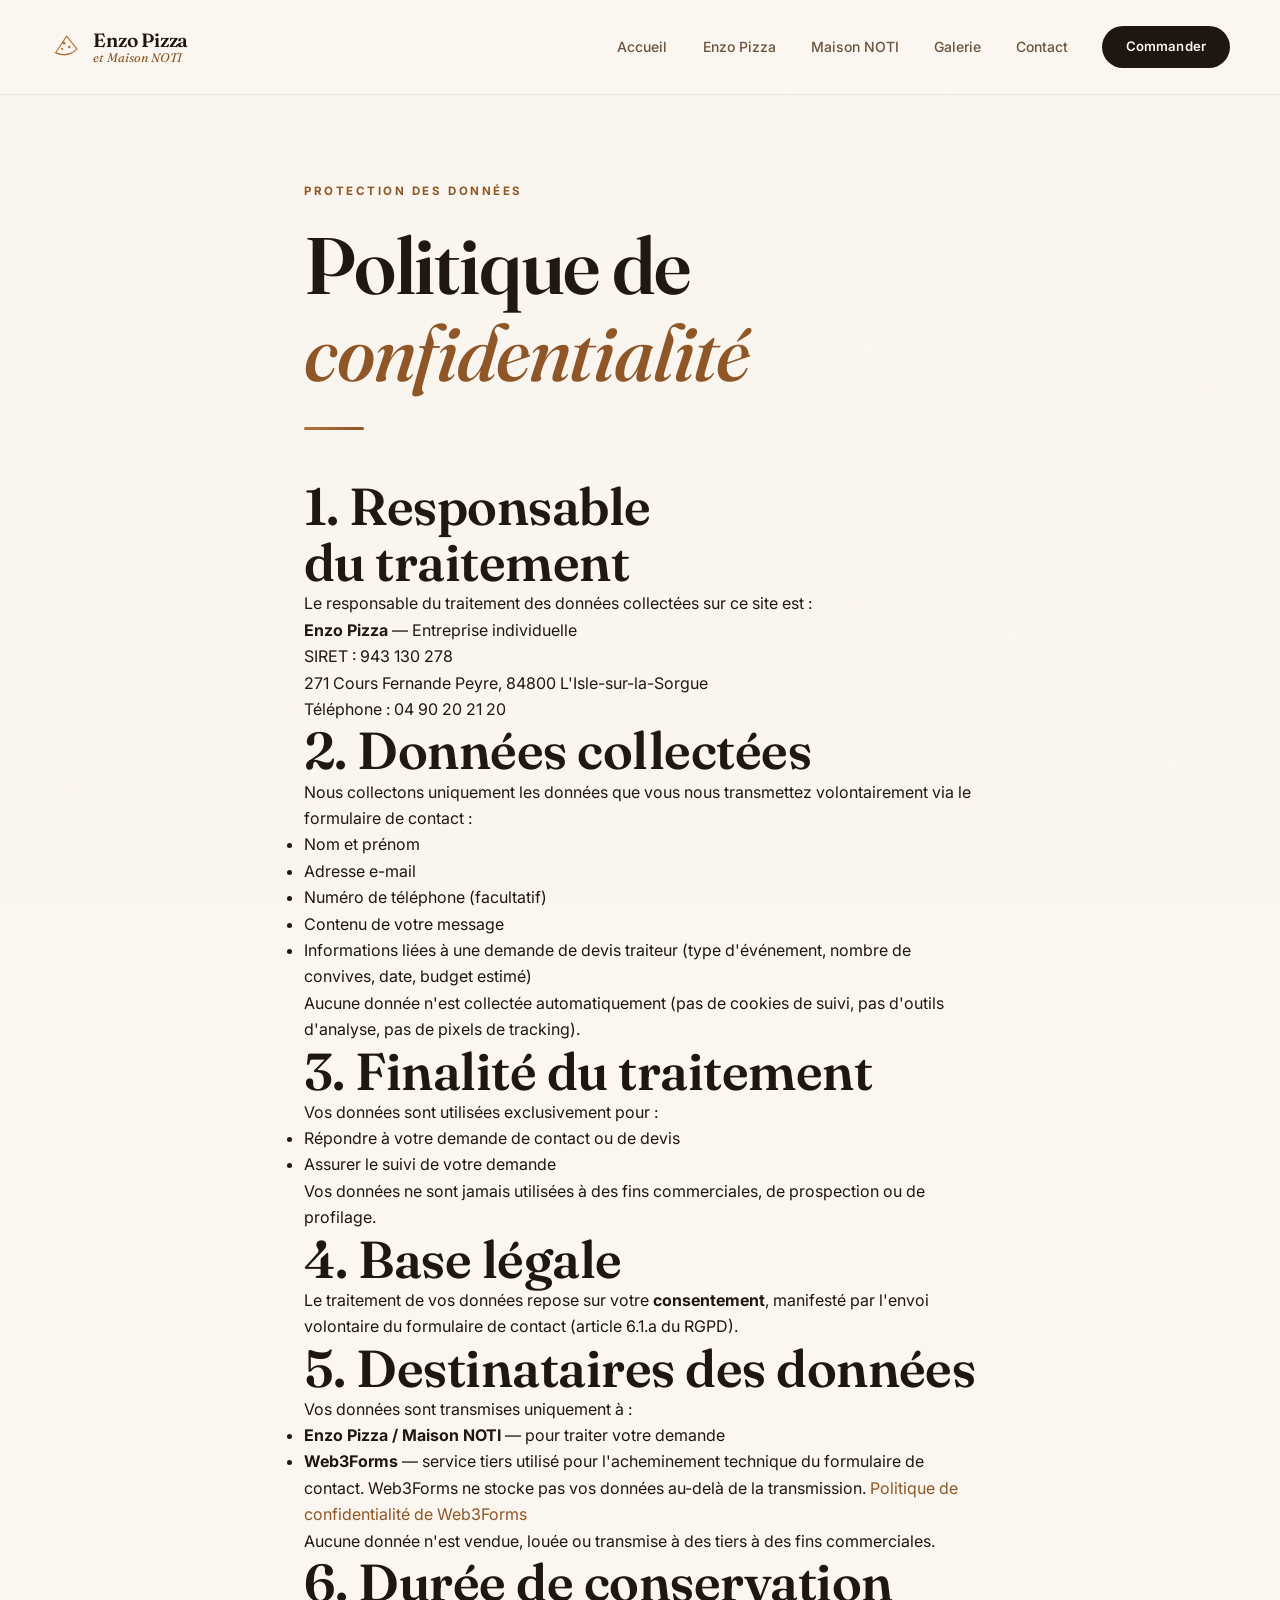
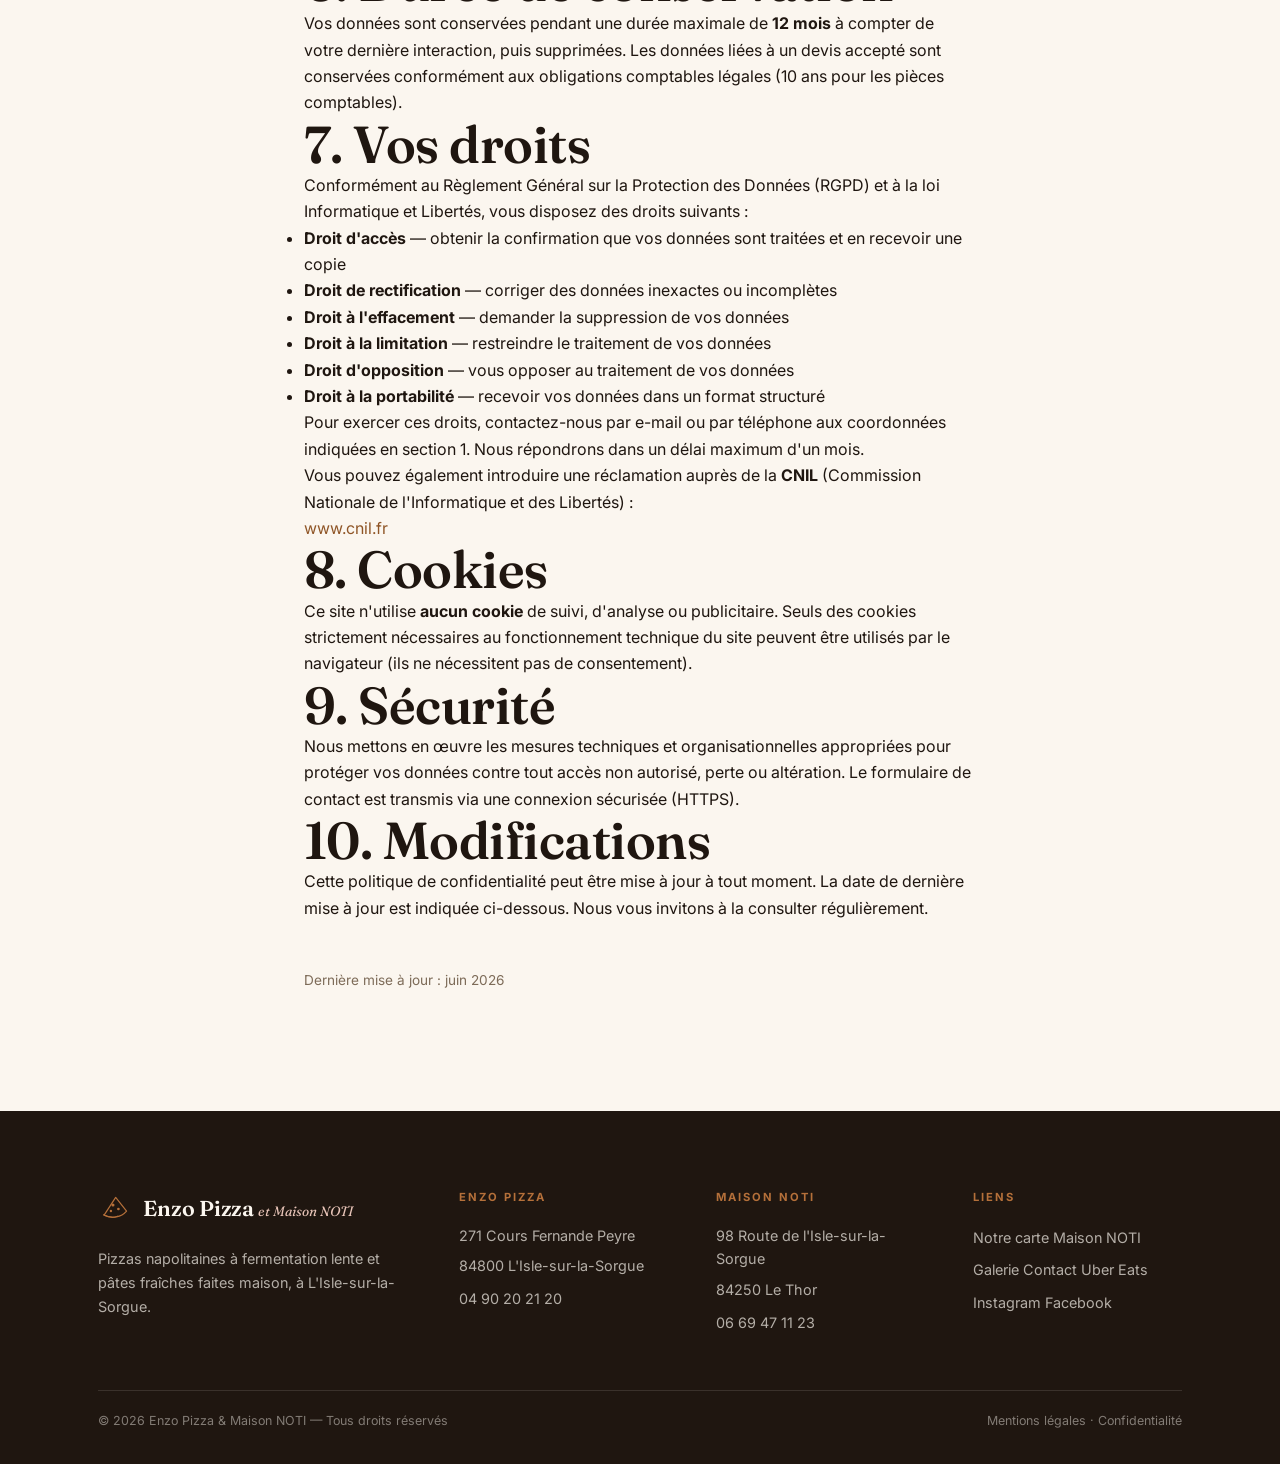
==== confidentialite.html @ d452cc1f "feat: enable clean URLs and remove .html extensions - Add vercel.json with cleanUrls and trailingSla" ====
<!DOCTYPE html>
<html lang="fr">
<head>
<meta charset="UTF-8">
<meta name="viewport" content="width=device-width, initial-scale=1.0">
<title>Politique de confidentialité — Enzo Pizza &amp; Maison NOTI</title>
<meta name="description" content="Politique de confidentialité du site Enzo Pizza & Maison NOTI. Informations sur la collecte, le traitement et la protection de vos données personnelles.">
<meta name="robots" content="noindex, nofollow">
<meta property="og:type" content="website">
<meta property="og:title" content="Politique de confidentialité — Enzo Pizza & Maison NOTI">
<meta property="og:description" content="Politique de confidentialité du site Enzo Pizza & Maison NOTI.">
<meta property="og:image" content="https://maison-noti.com/img/pizza-margherita-pesto.jpg">
<meta property="og:url" content="https://maison-noti.com/confidentialite">
<meta property="og:locale" content="fr_FR">
<meta property="og:site_name" content="Enzo Pizza & Maison NOTI">
<link rel="icon" type="image/svg+xml" href="favicon.svg">
<meta name="theme-color" content="#FBF6EF">
<link rel="canonical" href="https://maison-noti.com/confidentialite">
<link rel="preconnect" href="https://fonts.googleapis.com">
<link rel="preconnect" href="https://fonts.gstatic.com" crossorigin>
<link href="https://fonts.googleapis.com/css2?family=Fraunces:ital,opsz,wght@0,9..144,400;0,9..144,500;0,9..144,600;0,9..144,700;1,9..144,400;1,9..144,500;1,9..144,600&family=Inter:wght@400;500;600;700&display=swap" rel="stylesheet">
<link rel="stylesheet" href="style.css">
</head>
<body class="grain">

<div class="scroll-progress"></div>

<header class="site-header">
  <nav class="container nav" role="navigation" aria-label="Navigation principale">
    <a href="/" class="nav-logo" aria-label="Enzo Pizza — Accueil">
      <svg class="slice" viewBox="0 0 100 100" xmlns="http://www.w3.org/2000/svg" fill="none" stroke="#B5703A" stroke-width="3.5" stroke-linecap="round" stroke-linejoin="round" aria-hidden="true">
        <path d="M18 68 L52 16 L84 56 Q72 70 54 73 Q34 76 18 68 Z"/>
        <circle cx="44" cy="38" r="4.5" fill="#B5703A" stroke="none"/>
        <circle cx="60" cy="50" r="4" fill="#B5703A" stroke="none"/>
        <circle cx="38" cy="56" r="3.5" fill="#B5703A" stroke="none"/>
        <path d="M16 67 Q40 80 58 71" stroke="#B5703A" stroke-width="3"/>
      </svg>
      <span class="logo-text">
        <strong>Enzo Pizza</strong>
        <span>et Maison NOTI</span>
      </span>
    </a>
    <button class="nav-toggle" aria-label="Ouvrir le menu" aria-expanded="false">
      <span></span><span></span><span></span>
    </button>
    <div class="nav-links">
      <a href="/">Accueil</a>
      <a href="/pizzeria">Enzo Pizza</a>
      <a href="/traiteur">Maison NOTI</a>
      <a href="/galerie">Galerie</a>
      <a href="/contact">Contact</a>
      <a href="https://www.ubereats.com/fr/store/enzo-pizza/kTQeTWAKRsqE3fLryTkegg" class="nav-cta" target="_blank" rel="noopener">Commander</a>
    </div>
  </nav>
</header>

<main>
  <section style="padding-top: var(--space-xl); padding-bottom: var(--space-2xl);">
    <div class="container" style="max-width: 48em;">
      <div class="reveal">
        <span class="eyebrow">Protection des données</span>
        <h1 class="mt-sm" style="margin-bottom: var(--space-md);"><span class="text-shimmer">Politique de</span> <span class="italic-display">confidentialité</span></h1>
        <div class="section-divider"></div>
      </div>

      <div class="legal-content reveal" style="margin-top: var(--space-lg);">

        <h2>1. Responsable du traitement</h2>
        <p>
          Le responsable du traitement des données collectées sur ce site est :<br>
          <strong>Enzo Pizza</strong> — Entreprise individuelle<br>
          SIRET : 943 130 278<br>
          271 Cours Fernande Peyre, 84800 L'Isle-sur-la-Sorgue<br>
          Téléphone : <a href="tel:0490202120">04 90 20 21 20</a>
        </p>

        <h2>2. Données collectées</h2>
        <p>
          Nous collectons uniquement les données que vous nous transmettez
          volontairement via le formulaire de contact :
        </p>
        <ul>
          <li>Nom et prénom</li>
          <li>Adresse e-mail</li>
          <li>Numéro de téléphone (facultatif)</li>
          <li>Contenu de votre message</li>
          <li>Informations liées à une demande de devis traiteur (type d'événement, nombre de convives, date, budget estimé)</li>
        </ul>
        <p>
          Aucune donnée n'est collectée automatiquement (pas de cookies de suivi,
          pas d'outils d'analyse, pas de pixels de tracking).
        </p>

        <h2>3. Finalité du traitement</h2>
        <p>Vos données sont utilisées exclusivement pour :</p>
        <ul>
          <li>Répondre à votre demande de contact ou de devis</li>
          <li>Assurer le suivi de votre demande</li>
        </ul>
        <p>
          Vos données ne sont jamais utilisées à des fins commerciales,
          de prospection ou de profilage.
        </p>

        <h2>4. Base légale</h2>
        <p>
          Le traitement de vos données repose sur votre <strong>consentement</strong>,
          manifesté par l'envoi volontaire du formulaire de contact
          (article 6.1.a du RGPD).
        </p>

        <h2>5. Destinataires des données</h2>
        <p>
          Vos données sont transmises uniquement à :
        </p>
        <ul>
          <li><strong>Enzo Pizza / Maison NOTI</strong> — pour traiter votre demande</li>
          <li><strong>Web3Forms</strong> — service tiers utilisé pour l'acheminement technique
            du formulaire de contact. Web3Forms ne stocke pas vos données au-delà
            de la transmission. <a href="https://web3forms.com/privacy" target="_blank" rel="noopener" style="color: var(--camel-deep);">Politique de confidentialité de Web3Forms</a></li>
        </ul>
        <p>
          Aucune donnée n'est vendue, louée ou transmise à des tiers
          à des fins commerciales.
        </p>

        <h2>6. Durée de conservation</h2>
        <p>
          Vos données sont conservées pendant une durée maximale de
          <strong>12 mois</strong> à compter de votre dernière interaction,
          puis supprimées. Les données liées à un devis accepté sont
          conservées conformément aux obligations comptables légales
          (10 ans pour les pièces comptables).
        </p>

        <h2>7. Vos droits</h2>
        <p>
          Conformément au Règlement Général sur la Protection des Données (RGPD)
          et à la loi Informatique et Libertés, vous disposez des droits suivants :
        </p>
        <ul>
          <li><strong>Droit d'accès</strong> — obtenir la confirmation que vos données sont traitées et en recevoir une copie</li>
          <li><strong>Droit de rectification</strong> — corriger des données inexactes ou incomplètes</li>
          <li><strong>Droit à l'effacement</strong> — demander la suppression de vos données</li>
          <li><strong>Droit à la limitation</strong> — restreindre le traitement de vos données</li>
          <li><strong>Droit d'opposition</strong> — vous opposer au traitement de vos données</li>
          <li><strong>Droit à la portabilité</strong> — recevoir vos données dans un format structuré</li>
        </ul>
        <p>
          Pour exercer ces droits, contactez-nous par e-mail ou par téléphone
          aux coordonnées indiquées en section 1. Nous répondrons dans un délai
          maximum d'un mois.
        </p>
        <p>
          Vous pouvez également introduire une réclamation auprès de la
          <strong>CNIL</strong> (Commission Nationale de l'Informatique et des Libertés) :<br>
          <a href="https://www.cnil.fr" target="_blank" rel="noopener" style="color: var(--camel-deep);">www.cnil.fr</a>
        </p>

        <h2>8. Cookies</h2>
        <p>
          Ce site n'utilise <strong>aucun cookie</strong> de suivi, d'analyse
          ou publicitaire. Seuls des cookies strictement nécessaires au
          fonctionnement technique du site peuvent être utilisés par le navigateur
          (ils ne nécessitent pas de consentement).
        </p>

        <h2>9. Sécurité</h2>
        <p>
          Nous mettons en œuvre les mesures techniques et organisationnelles
          appropriées pour protéger vos données contre tout accès non autorisé,
          perte ou altération. Le formulaire de contact est transmis via une
          connexion sécurisée (HTTPS).
        </p>

        <h2>10. Modifications</h2>
        <p>
          Cette politique de confidentialité peut être mise à jour à tout moment.
          La date de dernière mise à jour est indiquée ci-dessous.
          Nous vous invitons à la consulter régulièrement.
        </p>

        <p style="margin-top: var(--space-lg); font-size: 0.85rem; color: var(--ink-faint);">
          Dernière mise à jour : juin 2026
        </p>
      </div>
    </div>
  </section>
</main>

<footer class="site-footer">
  <div class="container">
    <div class="footer-grid">
      <div>
        <a href="/" class="footer-brand">
          <svg class="slice" viewBox="0 0 100 100" xmlns="http://www.w3.org/2000/svg" fill="none" stroke="#B5703A" stroke-width="3.5" stroke-linecap="round" stroke-linejoin="round" aria-hidden="true">
            <path d="M18 68 L52 16 L84 56 Q72 70 54 73 Q34 76 18 68 Z"/>
            <circle cx="44" cy="38" r="4.5" fill="#B5703A" stroke="none"/>
            <circle cx="60" cy="50" r="4" fill="#B5703A" stroke="none"/>
            <circle cx="38" cy="56" r="3.5" fill="#B5703A" stroke="none"/>
            <path d="M16 67 Q40 80 58 71" stroke="#B5703A" stroke-width="3"/>
          </svg>
          <span class="logo-text">
            <strong>Enzo Pizza</strong>
            <span>et Maison NOTI</span>
          </span>
        </a>
        <p style="max-width: 320px; color: rgba(251,246,239,0.68); font-size:0.9rem;">Pizzas napolitaines à fermentation lente et pâtes fraîches faites maison, à L'Isle-sur-la-Sorgue.</p>
      </div>
      <div class="footer-col">
        <h4>Enzo Pizza</h4>
        <p>271 Cours Fernande Peyre</p>
        <p>84800 L'Isle-sur-la-Sorgue</p>
        <a href="tel:0490202120">04 90 20 21 20</a>
      </div>
      <div class="footer-col">
        <h4>Maison NOTI</h4>
        <p>98 Route de l'Isle-sur-la-Sorgue</p>
        <p>84250 Le Thor</p>
        <a href="tel:0669471123">06 69 47 11 23</a>
      </div>
      <div class="footer-col">
        <h4>Liens</h4>
        <a href="/pizzeria">Notre carte</a>
        <a href="/traiteur">Maison NOTI</a>
        <a href="/galerie">Galerie</a>
        <a href="/contact">Contact</a>
        <a href="https://www.ubereats.com/fr/store/enzo-pizza/kTQeTWAKRsqE3fLryTkegg" target="_blank" rel="noopener">Uber Eats</a>
        <a href="https://www.instagram.com/enzopizza84800/" target="_blank" rel="noopener">Instagram</a>
        <a href="https://www.facebook.com/Enzopizza84800/" target="_blank" rel="noopener">Facebook</a>
      </div>
    </div>
    <div class="footer-bottom">
      <span>&copy; 2026 Enzo Pizza &amp; Maison NOTI — Tous droits réservés</span>
      <span><a href="/mentions-legales">Mentions légales</a> · <a href="/confidentialite">Confidentialité</a></span>
    </div>
  </div>
</footer>

<script src="script.js"></script>
</body>
</html>
---- style.css ----
/* ============================================
   ENZO PIZZA & MAISON NOTI — Design System v3
   Refonte complète : animations, typographie,
   micro-interactions, SEO-ready
   ============================================ */

/* ---------- CUSTOM PROPERTIES ---------- */
:root {
  --bg: #FBF6EF;
  --bg-deep: #F3E6DA;
  --paper: #FFFEFC;
  --ink: #1F1610;
  --ink-soft: #6B5440;
  --ink-faint: #7D6B58;
  --camel: #B5703A;
  --camel-deep: #8F5526;
  --blush: #E8C4B8;
  --blush-deep: #DDA89A;
  --olive: #7C8A6B;
  --olive-deep: #5C6B4D;

  --font-display: 'Fraunces', serif;
  --font-body: 'Inter', sans-serif;

  --space-3xs: 0.25rem;
  --space-2xs: 0.5rem;
  --space-xs: 0.75rem;
  --space-sm: 1.25rem;
  --space-md: 2rem;
  --space-lg: 3rem;
  --space-xl: 5rem;
  --space-2xl: 7.5rem;
  --space-3xl: 10rem;

  --radius-sm: 4px;
  --radius: 8px;
  --radius-lg: 16px;
  --radius-xl: 24px;

  --max-width: 1180px;
  --border-hair: 1px solid rgba(31, 22, 16, 0.08);

  --ease-out-expo: cubic-bezier(0.16, 1, 0.3, 1);
  --ease-out-quart: cubic-bezier(0.25, 1, 0.5, 1);
  --ease-spring: cubic-bezier(0.34, 1.56, 0.64, 1);
}

/* ---------- RESET ---------- */
*, *::before, *::after { margin: 0; padding: 0; box-sizing: border-box; }
html { scroll-behavior: smooth; -webkit-text-size-adjust: 100%; scroll-padding-top: 104px; }

@media (prefers-reduced-motion: reduce) {
  html { scroll-behavior: auto; }
  *, *::before, *::after {
    animation-duration: 0.01ms !important;
    animation-iteration-count: 1 !important;
    transition-duration: 0.01ms !important;
  }
}

body {
  font-family: var(--font-body);
  color: var(--ink);
  background: var(--bg);
  line-height: 1.65;
  -webkit-font-smoothing: antialiased;
  -moz-osx-font-smoothing: grayscale;
  font-size: 16px;
  overflow-x: clip;
  padding-top: 96px;
}

a { color: inherit; text-decoration: none; }
img { max-width: 100%; display: block; height: auto; }
button { font-family: inherit; cursor: pointer; border: none; background: none; }
a, button, input, select, textarea { touch-action: manipulation; }

:focus-visible {
  outline: 2px solid var(--camel);
  outline-offset: 3px;
  border-radius: 2px;
}

::selection {
  background: var(--blush);
  color: var(--ink);
}

/* ---------- CONTAINER ---------- */
.container {
  max-width: var(--max-width);
  margin: 0 auto;
  padding: 0 var(--space-lg);
}

@media (max-width: 768px) {
  .container { padding: 0 var(--space-sm); }
}

/* ---------- TYPOGRAPHY ---------- */
h1, h2, h3, h4 {
  font-family: var(--font-display);
  font-weight: 600;
  line-height: 1.08;
  color: var(--ink);
  letter-spacing: -0.015em;
  text-wrap: balance;
}

h1 { font-size: clamp(2.75rem, 6.4vw, 5rem); }
h2 { font-size: clamp(2.1rem, 4.2vw, 3.25rem); letter-spacing: -0.01em; }
h3 { font-size: clamp(1.25rem, 2.2vw, 1.5rem); letter-spacing: -0.005em; }

.italic-display {
  font-family: var(--font-display);
  font-style: italic;
  font-weight: 500;
  color: var(--camel-deep);
}

.eyebrow {
  font-family: var(--font-body);
  font-size: 0.72rem;
  font-weight: 700;
  letter-spacing: 0.22em;
  text-transform: uppercase;
  color: var(--camel-deep);
}

.lede {
  font-size: clamp(1.05rem, 1.25vw, 1.2rem);
  color: var(--ink-soft);
  max-width: 38em;
  line-height: 1.7;
}

/* ---------- SCROLL PROGRESS BAR ---------- */
.scroll-progress {
  position: fixed;
  bottom: 0;
  left: 0;
  width: 0;
  height: 3px;
  background: linear-gradient(to right, var(--camel), var(--camel-deep));
  z-index: 101;
  transition: width 0.1s ease-out;
}

/* ---------- HEADER / NAV ---------- */
.site-header {
  position: fixed;
  top: 0;
  left: 0;
  right: 0;
  z-index: 100;
  background: var(--bg);
  border-bottom: var(--border-hair);
  transition: box-shadow 0.3s ease, background 0.3s ease;
}
.site-header.scrolled {
  box-shadow: 0 4px 24px -4px rgba(31, 22, 16, 0.08);
}

.nav {
  display: flex;
  align-items: center;
  justify-content: space-between;
  padding: 1.6rem 0;
}

.nav-logo {
  display: flex;
  align-items: center;
  gap: 0.7rem;
  transition: opacity 0.2s ease;
}
.nav-logo:hover { opacity: 0.8; }
.nav-logo .slice { width: 32px; height: 32px; flex-shrink: 0; }
.nav-logo .logo-text { display: flex; flex-direction: column; line-height: 1.15; }
.nav-logo .logo-text strong { font-family: var(--font-display); font-weight: 600; font-size: 1.2rem; letter-spacing: -0.01em; }
.nav-logo .logo-text span { font-family: var(--font-display); font-style: italic; font-size: 0.78rem; color: var(--camel-deep); font-weight: 400; }

.nav-links { display: flex; gap: var(--space-md); align-items: center; }
.nav-links a:not(.nav-cta) {
  font-size: 0.875rem;
  font-weight: 500;
  color: var(--ink-soft);
  transition: color 0.25s ease;
  position: relative;
  padding: 0.4rem 0.1rem;
}
.nav-links a:not(.nav-cta)::after {
  content: '';
  position: absolute;
  bottom: 0;
  left: 0.1rem;
  right: 0.1rem;
  height: 2px;
  background: var(--camel);
  border-radius: 1px;
  transform: scaleX(0);
  transform-origin: right;
  transition: transform 0.35s var(--ease-out-expo);
}
.nav-links a:not(.nav-cta):hover,
.nav-links a:not(.nav-cta).active { color: var(--ink); }
.nav-links a:not(.nav-cta):hover::after,
.nav-links a:not(.nav-cta).active::after {
  transform: scaleX(1);
  transform-origin: left;
}

.nav-cta {
  background: var(--ink);
  color: var(--bg) !important;
  padding: 0.65rem 1.5rem;
  border-radius: 100px;
  font-weight: 600;
  font-size: 0.825rem;
  letter-spacing: 0.01em;
  transition: background 0.25s ease, transform 0.25s var(--ease-spring), box-shadow 0.25s ease;
}
.nav-cta:hover {
  background: var(--camel-deep);
  transform: translateY(-1px);
  box-shadow: 0 4px 16px -4px rgba(143, 85, 38, 0.4);
}

.nav-toggle { display: none; width: 26px; height: 20px; position: relative; }
.nav-toggle span { position: absolute; left: 0; right: 0; height: 2px; background: var(--ink); border-radius: 2px; transition: all 0.3s var(--ease-out-expo); }
.nav-toggle span:nth-child(1) { top: 0; }
.nav-toggle span:nth-child(2) { top: 9px; }
.nav-toggle span:nth-child(3) { top: 18px; }
.nav-toggle.open span:nth-child(1) { transform: translateY(9px) rotate(45deg); }
.nav-toggle.open span:nth-child(2) { opacity: 0; transform: scaleX(0); }
.nav-toggle.open span:nth-child(3) { transform: translateY(-9px) rotate(-45deg); }

@media (max-width: 860px) {
  .nav-toggle { display: block; }
  .nav-links {
    position: absolute;
    top: 100%;
    left: 0;
    right: 0;
    background: var(--bg);
    flex-direction: column;
    align-items: flex-start;
    gap: var(--space-md);
    padding: var(--space-lg);
    border-bottom: var(--border-hair);
    transform: translateY(-8px);
    opacity: 0;
    pointer-events: none;
    transition: all 0.35s var(--ease-out-expo);
  }
  .nav-links.open { transform: translateY(0); opacity: 1; pointer-events: auto; }
  .nav-cta { align-self: flex-start; }
}

/* ---------- TICKET STRIP ---------- */
.ticket-strip { position: relative; height: 28px; overflow: hidden; line-height: 0; }
.ticket-strip svg { display: block; width: 100%; height: 100%; }
.ticket-strip .strip-base { fill: var(--strip-from, var(--bg)); }
.ticket-strip .notch { fill: var(--strip-to, var(--bg-deep)); }
.ticket-strip.from-bg   { --strip-from: var(--bg); }
.ticket-strip.from-deep { --strip-from: var(--bg-deep); }
.ticket-strip.from-ink  { --strip-from: var(--ink); }
.ticket-strip.to-bg   { --strip-to: var(--bg); }
.ticket-strip.to-deep { --strip-to: var(--bg-deep); }
.ticket-strip.to-ink  { --strip-to: var(--ink); }
.ticket-strip.flip svg { transform: rotate(180deg); }

/* ---------- BUTTONS ---------- */
.btn {
  display: inline-flex;
  align-items: center;
  justify-content: center;
  gap: 0.55rem;
  padding: 0.95rem 2rem;
  border-radius: 100px;
  font-weight: 600;
  font-size: 0.875rem;
  letter-spacing: 0.01em;
  border: 1.5px solid transparent;
  transition: background 0.3s ease, color 0.3s ease, border-color 0.3s ease,
              transform 0.3s var(--ease-spring), box-shadow 0.3s ease;
  white-space: nowrap;
  position: relative;
  overflow: hidden;
}

.btn::after {
  content: '';
  position: absolute;
  inset: 0;
  background: linear-gradient(135deg, rgba(255,255,255,0.15), transparent);
  opacity: 0;
  transition: opacity 0.3s ease;
}
.btn:hover::after { opacity: 1; }

.btn-fill {
  --btn-accent: var(--camel);
  --btn-accent-deep: var(--camel-deep);
  background: var(--ink);
  color: var(--bg);
}
.btn-fill:hover {
  background: var(--btn-accent-deep);
  transform: translateY(-2px);
  box-shadow: 0 8px 24px -4px rgba(31, 22, 16, 0.3);
}
.btn-fill:active { transform: translateY(0); }

.btn-outline {
  --btn-accent: var(--camel);
  --btn-accent-tint: var(--blush);
  --btn-accent-text: var(--camel-deep);
  background: transparent;
  color: var(--ink);
  border-color: rgba(31, 22, 16, 0.18);
}
.btn-outline:hover {
  border-color: var(--btn-accent);
  background: var(--btn-accent-tint);
  color: var(--btn-accent-text);
  transform: translateY(-2px);
  box-shadow: 0 8px 20px -8px rgba(31, 22, 16, 0.15);
}

.bg-ink .btn-fill { background: var(--bg); color: var(--ink); }
.bg-ink .btn-fill:hover { background: var(--camel); color: var(--bg); box-shadow: 0 8px 24px -4px rgba(0, 0, 0, 0.35); }
.bg-ink .btn-outline { color: var(--bg); border-color: rgba(251, 246, 239, 0.28); }
.bg-ink .btn-outline:hover { border-color: var(--camel); background: rgba(181, 112, 58, 0.18); color: var(--blush); }

.btn-fill.accent-olive { --btn-accent-deep: var(--olive); }
.btn-fill.accent-olive:hover { background: var(--olive); }
.btn-outline.accent-olive { --btn-accent: var(--olive); --btn-accent-tint: #E1E8DA; --btn-accent-text: var(--olive-deep); }
.btn-sm { padding: 0.6rem 1.3rem; font-size: 0.8rem; }

/* Button ripple effect */
.ripple-effect {
  position: absolute;
  border-radius: 50%;
  background: rgba(255, 255, 255, 0.6);
  pointer-events: none;
  transform: scale(0);
  animation: ripple-animation 0.6s ease-out;
}

@keyframes ripple-animation {
  to {
    transform: scale(2);
    opacity: 0;
  }
}

/* ---------- SECTIONS ---------- */
section { padding: var(--space-2xl) 0; }
section.compact { padding: var(--space-lg) 0; }
section.tight-top { padding-top: 0; }
section.tight-bottom { padding-bottom: 0; }

.section-head { margin-bottom: var(--space-lg); }
.section-head .eyebrow { display: block; margin-bottom: var(--space-2xs); }
.section-head h2 { max-width: 16em; }

.bg-deep { background: var(--bg-deep); }
.bg-ink { background: var(--ink); color: var(--bg); }
.bg-ink h2, .bg-ink h3, .bg-ink .eyebrow { color: var(--bg); }
.bg-ink .lede { color: rgba(251, 246, 239, 0.65); }
.bg-ink .italic-display { color: var(--blush); }

/* ---------- PAGE HERO ---------- */
.page-hero { padding: var(--space-xl) 0 var(--space-lg); position: relative; }
.page-hero .eyebrow { display: block; margin-bottom: var(--space-xs); }
.page-hero h1 { margin-bottom: var(--space-sm); }

.hero-split { display: grid; grid-template-columns: 1fr 1fr; gap: var(--space-2xl); align-items: center; }
@media (max-width: 860px) {
  .hero-split { grid-template-columns: 1fr; gap: var(--space-md); }
  .hero-split .hero-img { order: -1; }
}

/* Hero stats row */
.hero-stats { display: flex; gap: var(--space-lg); margin-top: var(--space-lg); }
@media (max-width: 540px) { .hero-stats { gap: var(--space-md); } }

/* ---------- CARDS ---------- */
.card {
  background: var(--paper);
  border-radius: var(--radius-lg);
  padding: var(--space-md);
  border: var(--border-hair);
  transition: transform 0.35s var(--ease-out-expo), box-shadow 0.35s ease;
}
.card:hover {
  transform: translateY(-4px);
  box-shadow: 0 16px 40px -12px rgba(31, 22, 16, 0.15);
}

/* DUAL CARD */
.dual-card {
  background: var(--paper);
  border-radius: var(--radius-xl);
  overflow: hidden;
  border: var(--border-hair);
  transition: transform 0.4s var(--ease-out-expo), box-shadow 0.4s ease;
}
.dual-card:hover {
  transform: translateY(-6px);
  box-shadow: 0 20px 48px -16px rgba(31, 22, 16, 0.2);
}
.dual-card .hero-img { border-radius: 0; }
.dual-card-body { padding: var(--space-md); }
.dual-card-body .feature-num { font-family: var(--font-display); font-style: italic; font-size: 0.95rem; display: block; }
.dual-card-body p { color: var(--ink-soft); margin-top: var(--space-2xs); font-size: 0.95rem; line-height: 1.65; }

/* OFFER CARD (traiteur) */
.offer-card {
  background: var(--paper);
  border-radius: var(--radius-xl);
  overflow: hidden;
  border: var(--border-hair);
  transition: transform 0.4s var(--ease-out-expo), box-shadow 0.4s ease;
}
.offer-card:hover {
  transform: translateY(-6px);
  box-shadow: 0 20px 48px -16px rgba(31, 22, 16, 0.2);
}
.offer-card-body { padding: var(--space-md); }
.offer-card-body h3 { margin-bottom: var(--space-2xs); }
.offer-card-body p { color: var(--ink-soft); font-size: 0.92rem; line-height: 1.7; margin-top: var(--space-2xs); }

/* FEATURE GRID */
.feature-grid { display: grid; grid-template-columns: repeat(3, 1fr); gap: 1px; background: rgba(251, 246, 239, 0.08); border-radius: var(--radius-xl); overflow: hidden; }
@media (max-width: 860px) { .feature-grid { grid-template-columns: 1fr; } }

.feature-card {
  padding: var(--space-lg) var(--space-md);
  background: var(--ink);
  transition: background 0.3s ease;
}
.feature-card:hover { background: #2a2018; }
.feature-card .feature-num { font-family: var(--font-display); font-style: italic; font-size: 0.95rem; color: var(--camel); display: block; margin-bottom: var(--space-sm); }
.feature-card h3 { margin-bottom: var(--space-2xs); }
.feature-card p { color: rgba(251, 246, 239, 0.62); font-size: 0.92rem; }

/* STEP GRID (traiteur) */
.step-grid { display: grid; grid-template-columns: repeat(4, 1fr); gap: var(--space-md); }
@media (max-width: 860px) { .step-grid { grid-template-columns: repeat(2, 1fr); } }
@media (max-width: 540px) { .step-grid { grid-template-columns: 1fr; } }

.step-card { text-align: center; padding: var(--space-md) var(--space-sm); }
.step-num {
  font-family: var(--font-display);
  font-style: italic;
  font-size: 2rem;
  font-weight: 600;
  color: var(--olive);
  display: block;
  margin-bottom: var(--space-2xs);
}
.step-card h3 { font-size: 1.1rem; margin-bottom: var(--space-2xs); }
.step-card p { font-size: 0.875rem; color: var(--ink-soft); line-height: 1.6; }

/* ---------- HERO IMAGE ---------- */
.hero-img {
  border-radius: var(--radius-xl);
  overflow: hidden;
  position: relative;
  background: var(--bg-deep);
}
.hero-img img {
  width: 100%;
  height: 100%;
  object-fit: cover;
  display: block;
  transition: transform 0.6s var(--ease-out-expo);
}
.hero-img:hover img { transform: scale(1.03); }
.hero-img .img-overlay {
  position: absolute;
  inset: 0;
  background: linear-gradient(to top, rgba(31, 22, 16, 0.2), transparent 50%);
  pointer-events: none;
}

/* ---------- INFO TRIO ---------- */
.info-trio { display: grid; grid-template-columns: repeat(3, 1fr); gap: var(--space-lg); text-align: center; }
.info-trio-item { padding: 0 var(--space-sm); position: relative; }
.info-trio-item::before { content: ''; position: absolute; left: calc(-1 * var(--space-lg) / 2); top: 0.3rem; bottom: 0.3rem; width: 1px; background: rgba(31, 22, 16, 0.1); }
.info-trio-item:first-child::before { display: none; }
.info-trio-item .eyebrow { display: block; margin-bottom: var(--space-2xs); }
.info-trio-item p { font-family: var(--font-display); font-size: 1.15rem; font-weight: 500; line-height: 1.5; color: var(--ink); }

@media (max-width: 760px) {
  .info-trio { grid-template-columns: 1fr; gap: var(--space-md); }
  .info-trio-item::before { display: none; }
  .info-trio-item { padding-bottom: var(--space-md); border-bottom: 1px solid rgba(31, 22, 16, 0.08); }
  .info-trio-item:last-child { border-bottom: none; padding-bottom: 0; }
}

/* ---------- TAGS ---------- */
.tag {
  display: inline-flex; align-items: center; gap: 0.4rem; background: var(--blush); color: var(--camel-deep);
  font-size: 0.72rem; font-weight: 700; letter-spacing: 0.08em; text-transform: uppercase;
  padding: 0.4rem 0.95rem; border-radius: 100px;
}

.tag-outline {
  display: inline-flex; align-items: center; gap: 0.4rem; background: transparent;
  border: 1px solid rgba(31,22,16,0.15); color: var(--ink-soft); font-size: 0.72rem;
  font-weight: 700; letter-spacing: 0.08em; text-transform: uppercase; padding: 0.4rem 0.95rem; border-radius: 100px;
}

.tag-olive {
  display: inline-flex; align-items: center; gap: 0.4rem; background: #E1E8DA; color: var(--olive-deep);
  font-size: 0.72rem; font-weight: 700; letter-spacing: 0.08em; text-transform: uppercase;
  padding: 0.4rem 0.95rem; border-radius: 100px;
}

/* ---------- PLACEHOLDER IMAGES ---------- */
.img-placeholder {
  background: var(--bg-deep);
  border: 1px solid rgba(31, 22, 16, 0.1);
  border-radius: var(--radius-xl);
  display: flex; flex-direction: column; align-items: center; justify-content: center;
  color: var(--ink-faint); text-align: center; gap: 0.5rem; padding: var(--space-md);
  min-height: 220px; position: relative;
}
.img-placeholder::before { content: ''; position: absolute; inset: 10px; border: 1px dashed rgba(31, 22, 16, 0.14); border-radius: calc(var(--radius-xl) - 6px); pointer-events: none; }
.img-placeholder svg { width: 30px; height: 30px; opacity: 0.35; stroke: var(--ink-soft); }
.img-placeholder span { font-size: 0.8rem; font-weight: 600; letter-spacing: 0.01em; color: var(--ink-soft); }
.img-placeholder small { font-size: 0.7rem; letter-spacing: 0.08em; text-transform: uppercase; opacity: 0.6; }

/* ---------- GALLERY ---------- */
.gallery-grid { display: grid; grid-template-columns: repeat(3, 1fr); gap: var(--space-sm); }

.gallery-item {
  border-radius: var(--radius-xl);
  overflow: hidden;
  position: relative;
  transition: transform 0.4s var(--ease-out-expo), box-shadow 0.4s ease;
}
.gallery-item:hover {
  transform: translateY(-4px);
  box-shadow: 0 16px 40px -12px rgba(31, 22, 16, 0.2);
}
.gallery-item.tall { grid-row: span 2; }
.gallery-item.wide { grid-column: span 2; }

.gallery-item img {
  width: 100%;
  height: 100%;
  object-fit: cover;
  transition: transform 0.6s var(--ease-out-expo);
}
.gallery-item:hover img { transform: scale(1.05); }

.gallery-item .img-placeholder {
  width: 100%; height: 100%; min-height: 260px;
  border-radius: var(--radius-xl); margin: 0;
}
.gallery-item.tall .img-placeholder { min-height: 100%; aspect-ratio: auto; }

.gallery-caption {
  position: absolute; bottom: 0; left: 0; right: 0;
  padding: var(--space-md) var(--space-sm) var(--space-sm);
  background: linear-gradient(to top, rgba(31, 22, 16, 0.75), transparent);
  color: var(--bg);
  border-radius: 0 0 var(--radius-xl) var(--radius-xl);
  opacity: 0;
  transform: translateY(8px);
  transition: opacity 0.35s ease, transform 0.35s var(--ease-out-expo);
}
.gallery-item:hover .gallery-caption { opacity: 1; transform: translateY(0); }

.gallery-caption .caption-title { font-family: var(--font-display); font-weight: 600; font-size: 1rem; margin-bottom: 0.15rem; }
.gallery-caption .caption-sub { font-size: 0.75rem; color: rgba(251, 246, 239, 0.75); letter-spacing: 0.04em; text-transform: uppercase; font-weight: 600; }

@media (max-width: 860px) { .gallery-grid { grid-template-columns: repeat(2, 1fr); } }
@media (max-width: 540px) {
  .gallery-grid { grid-template-columns: 1fr; }
  .gallery-item.wide { grid-column: span 1; }
  .gallery-item.tall { grid-row: span 1; }
}

/* Show captions on touch devices (no hover) */
@media (hover: none) {
  .gallery-caption { opacity: 1; transform: translateY(0); }
}

/* ---------- MENU (pizzeria) ---------- */
.menu-layout { display: grid; grid-template-columns: 220px 1fr; gap: var(--space-2xl); align-items: start; }
@media (max-width: 900px) { .menu-layout { grid-template-columns: 1fr; gap: var(--space-md); } }

.menu-nav { position: sticky; top: 96px; display: flex; flex-direction: column; gap: 0.2rem; }
@media (max-width: 900px) {
  .menu-nav { position: static; flex-direction: row; overflow-x: auto; gap: var(--space-2xs); padding-bottom: var(--space-2xs); scrollbar-width: none; }
  .menu-nav::-webkit-scrollbar { display: none; }
}

.menu-nav-item {
  display: flex; align-items: baseline; justify-content: space-between;
  padding: 0.65rem 0; border-bottom: 1px solid rgba(31,22,16,0.07);
  font-size: 0.875rem; font-weight: 500; color: var(--ink-soft);
  transition: color 0.25s ease, padding-left 0.25s var(--ease-out-expo);
}
@media (max-width: 900px) {
  .menu-nav-item { flex-shrink: 0; border-bottom: none; border: 1.5px solid rgba(31,22,16,0.1); border-radius: 100px; padding: 0.55rem 1.1rem; }
}
.menu-nav-item .count { font-family: var(--font-display); font-style: italic; font-size: 0.8rem; color: var(--ink-faint); }
.menu-nav-item:hover, .menu-nav-item.active { color: var(--camel-deep); padding-left: 0.4rem; }
@media (max-width: 900px) {
  .menu-nav-item:hover, .menu-nav-item.active { padding-left: 1.1rem; border-color: var(--camel); background: var(--bg-deep); }
}
.menu-nav-item.active .count { color: var(--camel); }

.menu-category { margin-bottom: var(--space-2xl); }
.menu-category:last-child { margin-bottom: 0; }
.menu-category-head {
  display: flex; align-items: baseline; gap: var(--space-sm); margin-bottom: var(--space-md);
  padding-bottom: var(--space-2xs); border-bottom: 1.5px solid var(--ink);
}
.menu-category-head h2 { font-size: clamp(1.6rem, 3vw, 2.2rem); }
.menu-category-head .menu-cat-note { font-size: 0.85rem; color: var(--ink-faint); font-style: italic; font-family: var(--font-display); }

.menu-item {
  display: grid; grid-template-columns: 1fr auto; gap: var(--space-md);
  padding: var(--space-sm) 0; border-bottom: 1px solid rgba(31, 22, 16, 0.07);
  transition: background 0.2s ease;
}
.menu-item:hover { background: rgba(31, 22, 16, 0.015); margin: 0 calc(var(--space-2xs) * -1); padding-left: var(--space-2xs); padding-right: var(--space-2xs); border-radius: var(--radius); }
.menu-item:last-child { border-bottom: none; }

.menu-item-name {
  display: flex; align-items: baseline; gap: 0.5rem;
  font-family: var(--font-display); font-weight: 600; font-size: 1.08rem; flex-wrap: wrap; color: var(--ink);
}
.menu-item-desc { color: var(--ink-soft); font-size: 0.875rem; margin-top: 0.3rem; line-height: 1.6; max-width: 46em; }
.menu-item-price { font-family: var(--font-display); font-weight: 600; color: var(--camel-deep); white-space: nowrap; font-size: 1.08rem; font-feature-settings: "tnum"; }

.badge { font-size: 0.65rem; padding: 0.15rem 0.5rem; border-radius: 100px; font-weight: 700; letter-spacing: 0.06em; text-transform: uppercase; font-family: var(--font-body); }
.badge-spicy { background: #F6DDD4; color: #A04A2E; }
.badge-veggie { background: #E1E8DA; color: var(--olive-deep); }
.badge-fav { background: var(--blush); color: var(--camel-deep); }

.supplements { margin-top: var(--space-lg); padding-top: var(--space-md); border-top: 1.5px solid var(--ink); display: flex; gap: var(--space-md) var(--space-xl); flex-wrap: wrap; font-size: 0.875rem; }
.supplements .eyebrow { display: block; width: 100%; margin-bottom: var(--space-2xs); }
.supplements strong { color: var(--ink); font-family: var(--font-display); }

.float-cta { position: fixed; bottom: var(--space-sm); right: var(--space-sm); z-index: 90; display: none; }
@media (max-width: 760px) { .float-cta { display: block; } }
.float-cta a { box-shadow: 0 8px 24px rgba(31, 22, 16, 0.22); }

/* ---------- CONTACT FORM ---------- */
.contact-grid { display: grid; grid-template-columns: 1fr 1fr; gap: var(--space-2xl); align-items: start; }
@media (max-width: 860px) { .contact-grid { grid-template-columns: 1fr; gap: var(--space-lg); } }

.form-group { margin-bottom: var(--space-sm); }
.form-group label { display: block; font-size: 0.82rem; font-weight: 600; color: var(--ink); margin-bottom: var(--space-3xs); letter-spacing: 0.01em; }
.form-group label .required { color: var(--camel); margin-left: 2px; }

.form-group input,
.form-group select,
.form-group textarea {
  width: 100%; padding: 0.8rem 1rem;
  border: 1.5px solid rgba(31, 22, 16, 0.15); border-radius: var(--radius);
  background: var(--paper); font-family: var(--font-body); font-size: 0.92rem; color: var(--ink);
  transition: border-color 0.3s ease, box-shadow 0.3s ease, transform 0.2s ease;
  -webkit-appearance: none; appearance: none;
}
.form-group input:focus,
.form-group select:focus,
.form-group textarea:focus {
  outline: none; border-color: var(--camel);
  box-shadow: 0 0 0 4px rgba(181, 112, 58, 0.1);
  transform: translateY(-1px);
}
.form-group input::placeholder,
.form-group textarea::placeholder { color: var(--ink-faint); }
.form-group textarea { resize: vertical; min-height: 140px; }

.form-group select {
  background-image: url("data:image/svg+xml,%3Csvg xmlns='http://www.w3.org/2000/svg' width='12' height='12' viewBox='0 0 12 12'%3E%3Cpath d='M2 4l4 4 4-4' fill='none' stroke='%236B5440' stroke-width='1.5' stroke-linecap='round'/%3E%3C/svg%3E");
  background-repeat: no-repeat; background-position: right 1rem center; padding-right: 2.5rem; cursor: pointer;
}

.form-row { display: grid; grid-template-columns: 1fr 1fr; gap: var(--space-sm); }
@media (max-width: 540px) { .form-row { grid-template-columns: 1fr; } }

.form-submit { margin-top: var(--space-md); }
.form-submit .btn { width: 100%; padding: 1rem 2rem; font-size: 0.95rem; }
.form-note { font-size: 0.78rem; color: var(--ink-faint); margin-top: var(--space-xs); line-height: 1.5; }

/* CONTACT CARDS */
.contact-card {
  background: var(--paper); border-radius: var(--radius-xl); padding: var(--space-md);
  border: var(--border-hair); margin-bottom: var(--space-sm);
  transition: transform 0.35s var(--ease-out-expo), box-shadow 0.35s ease;
}
.contact-card:hover { transform: translateY(-3px); box-shadow: 0 12px 28px -8px rgba(31, 22, 16, 0.14); }

.contact-card-header { display: flex; align-items: center; gap: var(--space-xs); margin-bottom: var(--space-sm); }
.contact-card-icon { width: 42px; height: 42px; border-radius: 50%; display: flex; align-items: center; justify-content: center; flex-shrink: 0; }
.contact-card-icon.enzo { background: var(--blush); }
.contact-card-icon.noti { background: #E1E8DA; }
.contact-card-icon svg { width: 20px; height: 20px; }
.contact-card h3 { font-size: 1.15rem; }
.contact-card-body p { color: var(--ink-soft); font-size: 0.92rem; margin-bottom: var(--space-2xs); line-height: 1.6; }
.contact-card-body a { color: var(--camel-deep); font-weight: 600; transition: color 0.2s ease; }
.contact-card-body a:hover { color: var(--camel); }

/* ---------- FOOTER ---------- */
.site-footer { background: var(--ink); color: var(--bg); padding: var(--space-xl) 0 var(--space-md); }
.footer-grid { display: grid; grid-template-columns: 1.5fr 1fr 1fr 1fr; gap: var(--space-lg); margin-bottom: var(--space-lg); }
@media (max-width: 860px) { .footer-grid { grid-template-columns: 1fr 1fr; } }
@media (max-width: 540px) { .footer-grid { grid-template-columns: 1fr; gap: var(--space-md); } }

.footer-brand { display: flex; align-items: center; gap: 0.7rem; margin-bottom: var(--space-sm); text-decoration: none; width: fit-content; transition: opacity 0.2s ease; }
.footer-brand:hover { opacity: 0.85; }
.footer-brand .slice { width: 34px; height: 34px; flex-shrink: 0; }
.footer-brand .logo-text strong { font-family: var(--font-display); font-size: 1.35rem; font-weight: 600; letter-spacing: -0.01em; color: var(--bg); }
.footer-brand .logo-text span { font-family: var(--font-display); font-style: italic; font-size: 0.85rem; color: var(--blush); font-weight: 400; }

.footer-col h4 { font-family: var(--font-body); font-size: 0.7rem; font-weight: 700; letter-spacing: 0.18em; text-transform: uppercase; color: var(--camel); margin-bottom: var(--space-sm); }
.footer-col p, .footer-col a { color: rgba(251, 246, 239, 0.68); font-size: 0.9rem; display: block; margin-bottom: 0.45rem; transition: color 0.2s ease; }
.footer-col a:hover { color: var(--blush); }

.footer-bottom {
  border-top: 1px solid rgba(251, 246, 239, 0.12);
  padding-top: var(--space-sm);
  display: flex; justify-content: space-between; align-items: center; flex-wrap: wrap;
  gap: var(--space-2xs); font-size: 0.78rem; color: rgba(251, 246, 239, 0.45);
}

/* ---------- ANIMATIONS ---------- */

/* Text shimmer effect - DISABLED */

/* Card tilt effect — desktop only, no preserve-3d (breaks iOS compositing) */
@media (hover: hover) {
  .img-tilt {
    transition: transform 0.6s var(--ease-out-expo);
  }
  .img-tilt:hover {
    transform: perspective(1000px) rotateY(-2deg) rotateX(2deg);
  }
}

/* Hero image glow effect */
.hero-img-glow {
  position: relative;
}

.hero-img-glow::before {
  content: '';
  position: absolute;
  inset: -2px;
  background: linear-gradient(135deg, var(--camel), var(--blush), var(--olive));
  border-radius: inherit;
  opacity: 0;
  transition: opacity 0.5s ease;
  z-index: -1;
  filter: blur(20px);
}

.hero-img-glow:hover::before {
  opacity: 0.4;
}

/* Card glow effect */
.card-glow {
  position: relative;
}

.card-glow::before {
  content: '';
  position: absolute;
  inset: -1px;
  background: linear-gradient(135deg, var(--camel), var(--blush));
  border-radius: inherit;
  opacity: 0;
  transition: opacity 0.4s ease;
  z-index: -1;
  filter: blur(12px);
}

.card-glow:hover::before {
  opacity: 0.3;
}

/* Reveal on scroll */
.reveal {
  opacity: 0;
  transform: translateY(24px);
  transition: opacity 0.7s var(--ease-out-expo), transform 0.7s var(--ease-out-expo);
}
.reveal.visible { opacity: 1; transform: none; }
.reveal:nth-child(2) { transition-delay: 0.1s; }
.reveal:nth-child(3) { transition-delay: 0.2s; }
.reveal:nth-child(4) { transition-delay: 0.3s; }
.reveal:nth-child(5) { transition-delay: 0.4s; }
.reveal:nth-child(6) { transition-delay: 0.5s; }

/* Slide from left */
.reveal-left {
  opacity: 0;
  transform: translateX(-32px);
  transition: opacity 0.7s var(--ease-out-expo), transform 0.7s var(--ease-out-expo);
}
.reveal-left.visible { opacity: 1; transform: none; }

/* Slide from right */
.reveal-right {
  opacity: 0;
  transform: translateX(32px);
  transition: opacity 0.7s var(--ease-out-expo), transform 0.7s var(--ease-out-expo);
}
.reveal-right.visible { opacity: 1; transform: none; }

/* Scale up */
.reveal-scale {
  opacity: 0;
  transform: scale(0.92);
  transition: opacity 0.7s var(--ease-out-expo), transform 0.7s var(--ease-out-expo);
}
.reveal-scale.visible { opacity: 1; transform: none; }

/* Animated counter */
.counter { font-variant-numeric: tabular-nums; }

/* Floating CTA pulse */
@keyframes float-pulse {
  0%, 100% { box-shadow: 0 8px 24px rgba(31, 22, 16, 0.22); }
  50% { box-shadow: 0 8px 32px rgba(31, 22, 16, 0.35); }
}
.float-cta a { animation: float-pulse 3s ease-in-out infinite; }

/* Section divider animation */
.section-divider {
  width: 60px;
  height: 3px;
  background: linear-gradient(to right, var(--camel), var(--camel-deep));
  margin-top: var(--space-xs);
  border-radius: 2px;
  transform: scaleX(0);
  transform-origin: left;
  transition: transform 0.8s var(--ease-out-expo);
}

.reveal.visible .section-divider,
.reveal-left.visible .section-divider,
.reveal-right.visible .section-divider,
.page-hero .section-divider {
  transform: scaleX(1);
}

/* Stat highlight pulse */
@keyframes stat-pulse {
  0%, 100% { transform: scale(1); }
  50% { transform: scale(1.05); }
}

.stat-highlight {
  display: inline-block;
  animation: stat-pulse 2s ease-in-out infinite;
}

/* Decorative grain overlay — z-index below header to avoid compositing conflicts */
.grain::after {
  content: '';
  position: fixed;
  inset: 0;
  pointer-events: none;
  z-index: 50;
  opacity: 0.025;
  background-image: url("data:image/svg+xml,%3Csvg viewBox='0 0 200 200' xmlns='http://www.w3.org/2000/svg'%3E%3Cfilter id='noiseFilter'%3E%3CfeTurbulence type='fractalNoise' baseFrequency='0.65' numOctaves='3' stitchTiles='stitch'/%3E%3C/filter%3E%3Crect width='100%25' height='100%25' filter='url(%23noiseFilter)'/%3E%3C/svg%3E");
}

/* Image fade-in removed — animation on every img creates
   stacking contexts that conflict with fixed header on iOS Safari */

/* ---------- UTILITIES ---------- */
.text-center { text-align: center; }
.mx-auto { margin-left: auto; margin-right: auto; }
.mt-2xs { margin-top: var(--space-2xs); }
.mt-sm { margin-top: var(--space-sm); }
.mt-md { margin-top: var(--space-md); }
.mt-lg { margin-top: var(--space-lg); }
.mb-sm { margin-bottom: var(--space-sm); }
.mb-md { margin-bottom: var(--space-md); }

/* Smooth link underline */
.link-underline {
  position: relative;
  display: inline;
}
.link-underline::after {
  content: '';
  position: absolute;
  bottom: -2px;
  left: 0;
  width: 100%;
  height: 1.5px;
  background: currentColor;
  transform: scaleX(0);
  transform-origin: right;
  transition: transform 0.35s var(--ease-out-expo);
}
.link-underline:hover::after {
  transform: scaleX(1);
  transform-origin: left;
}

/* Responsive grids */
.dual-grid { display: grid; grid-template-columns: 1fr 1fr; gap: var(--space-md); }
.story-grid { display: grid; grid-template-columns: 0.85fr 1.15fr; gap: var(--space-2xl); align-items: center; }
@media (max-width: 860px) {
  .dual-grid, .story-grid { grid-template-columns: 1fr; }
}

/* ---------- MAIN STACKING CONTEXT ---------- */
main {
  position: relative;
  z-index: 1;
}

/* ---------- SUBTLE FEATURE CARD ACCENT ---------- */
.feature-card {
  position: relative;
  overflow: hidden;
}
.feature-card::before {
  content: '';
  position: absolute;
  top: 0;
  left: 0;
  right: 0;
  height: 2px;
  background: var(--camel);
  transform: scaleX(0);
  transform-origin: left;
  transition: transform 0.5s var(--ease-out-expo);
}
.feature-card:hover::before { transform: scaleX(1); }

/* ---------- MENU CATEGORY REVEAL (subtle fade only) ---------- */
.menu-category.reveal {
  transform: none;
  transition: opacity 0.35s ease;
}
.menu-category.reveal.visible { opacity: 1; }
.menu-category.reveal:nth-child(n) { transition-delay: 0s; }

/* ---------- SUBTLE MENU ITEM ACCENT ---------- */
.menu-item {
  position: relative;
}
.menu-item::before {
  content: '';
  position: absolute;
  left: 0;
  top: 0;
  bottom: 0;
  width: 2px;
  background: var(--camel);
  transform: scaleY(0);
  transition: transform 0.35s var(--ease-out-expo);
}
.menu-item:hover::before { transform: scaleY(1); }

/* ---------- FOOTER LINK UNDERLINE ---------- */
.footer-col a {
  position: relative;
  display: inline-block;
}
.footer-col a::after {
  content: '';
  position: absolute;
  bottom: 0;
  left: 0;
  width: 0;
  height: 1px;
  background: var(--blush);
  transition: width 0.35s var(--ease-out-expo);
}
.footer-col a:hover::after { width: 100%; }

/* ---------- MOBILE RESPONSIVE OVERRIDES ---------- */

/* Hero image responsive classes (replace inline styles) */
.hero-img-portrait { aspect-ratio: 4/5; min-height: 420px; }
.hero-img-story { aspect-ratio: 4/5; min-height: 380px; }

/* Hero section spacing */
.hero-section { padding-top: var(--space-xl); padding-bottom: var(--space-2xl); }

/* Section with extra top padding */
.section-top-2xl { padding-top: var(--space-2xl); }

/* Dual-grid with large gap variant */
.dual-grid-loose { gap: var(--space-2xl); align-items: start; }

@media (max-width: 860px) {
  /* Section padding reduction */
  section { padding: var(--space-xl) 0; }

  /* Hero section */
  .hero-section { padding-bottom: var(--space-xl); }

  /* Section extra top padding */
  .section-top-2xl { padding-top: var(--space-xl); }

  /* Hero images go landscape on mobile */
  .hero-img-portrait { min-height: 280px; aspect-ratio: 16/10; }
  .hero-img-story { min-height: 260px; aspect-ratio: 3/4; }
  .hero-img-story img { object-position: top; }

  /* story-grid gap */
  .story-grid { gap: var(--space-lg); }

  /* Dual-grid loose gap */
  .dual-grid-loose { gap: var(--space-lg); }

  /* Menu category spacing */
  .menu-category { margin-bottom: var(--space-xl); }

  /* Supplements gap */
  .supplements { gap: var(--space-sm) var(--space-lg); }

  /* Section head margin */
  .section-head { margin-bottom: var(--space-md); }

  /* Page hero */
  .page-hero { padding: var(--space-lg) 0 var(--space-md); }
}

@media (max-width: 540px) {
  /* Even tighter spacing on small phones */
  section { padding: var(--space-lg) 0; }

  /* Hero section */
  .hero-section { padding-top: var(--space-lg); padding-bottom: var(--space-lg); }

  /* Section extra top padding */
  .section-top-2xl { padding-top: var(--space-lg); }

  /* Page hero */
  .page-hero { padding: var(--space-md) 0 var(--space-sm); }

  /* Hero images shorter */
  .hero-img-portrait { min-height: 220px; }
  .hero-img-story { min-height: 200px; }

  /* Hero stats wrap */
  .hero-stats { flex-wrap: wrap; gap: var(--space-sm); }

  /* Buttons stack on very small screens */
  .btn-group { flex-direction: column; align-items: stretch; }
  .btn-group .btn { text-align: center; }

  /* Dual-grid loose */
  .dual-grid-loose { gap: var(--space-md); }

  /* Footer bottom */
  .footer-bottom { flex-direction: column; text-align: center; gap: var(--space-xs); }

  /* Blockquote spacing */
  .quote-block { margin-top: var(--space-lg) !important; }

  /* Menu category */
  .menu-category { margin-bottom: var(--space-lg); }

  /* Supplements */
  .supplements { gap: var(--space-sm) var(--space-md); }

  /* Reduce container padding further on very small screens */
  .container { padding: 0 var(--space-xs); }

  /* Nav links padding */
  .nav-links { padding: var(--space-md); }

  /* Info bar wrapping */
  .info-bar { gap: var(--space-sm); flex-direction: column; align-items: center; }
}

/* Print */
@media print {
  .site-header, .site-footer, .ticket-strip, .float-cta, .btn { display: none !important; }
  body { background: white; color: black; font-size: 12pt; }
  section { padding: 1rem 0; }
}
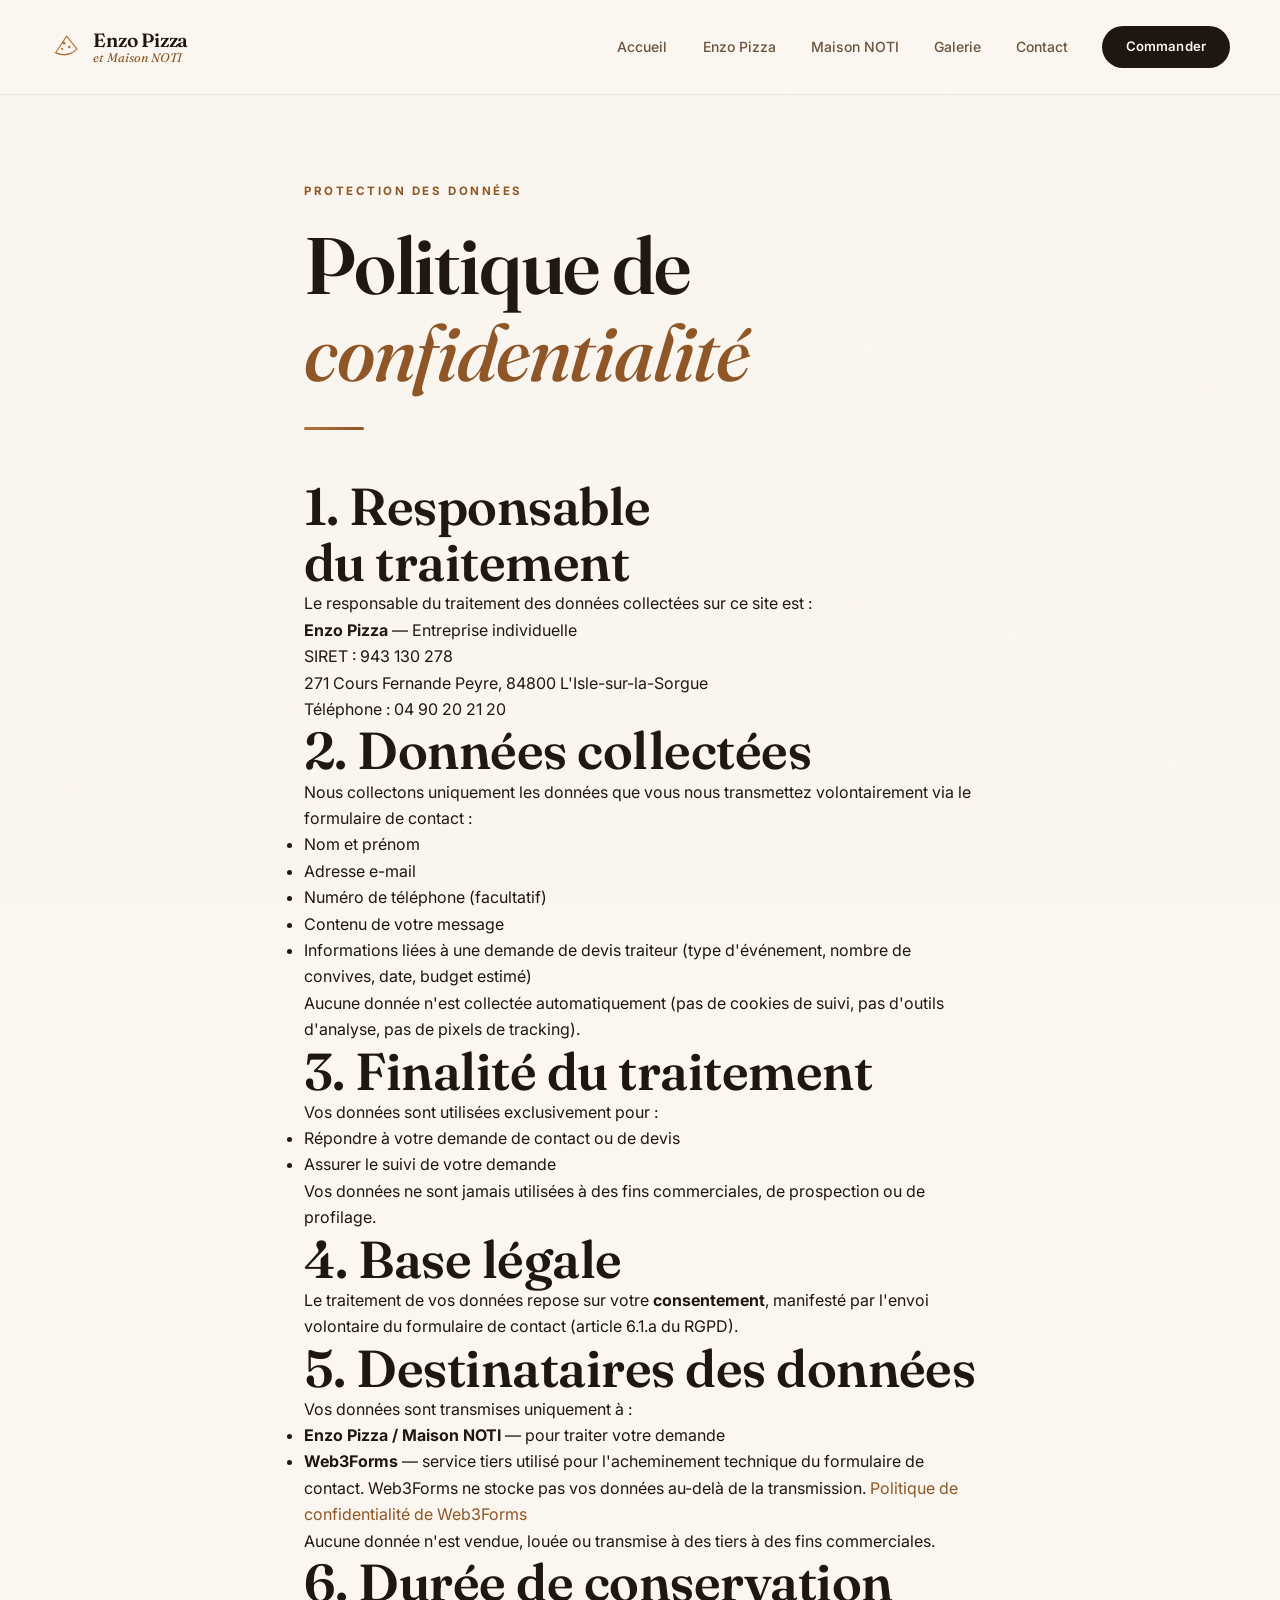
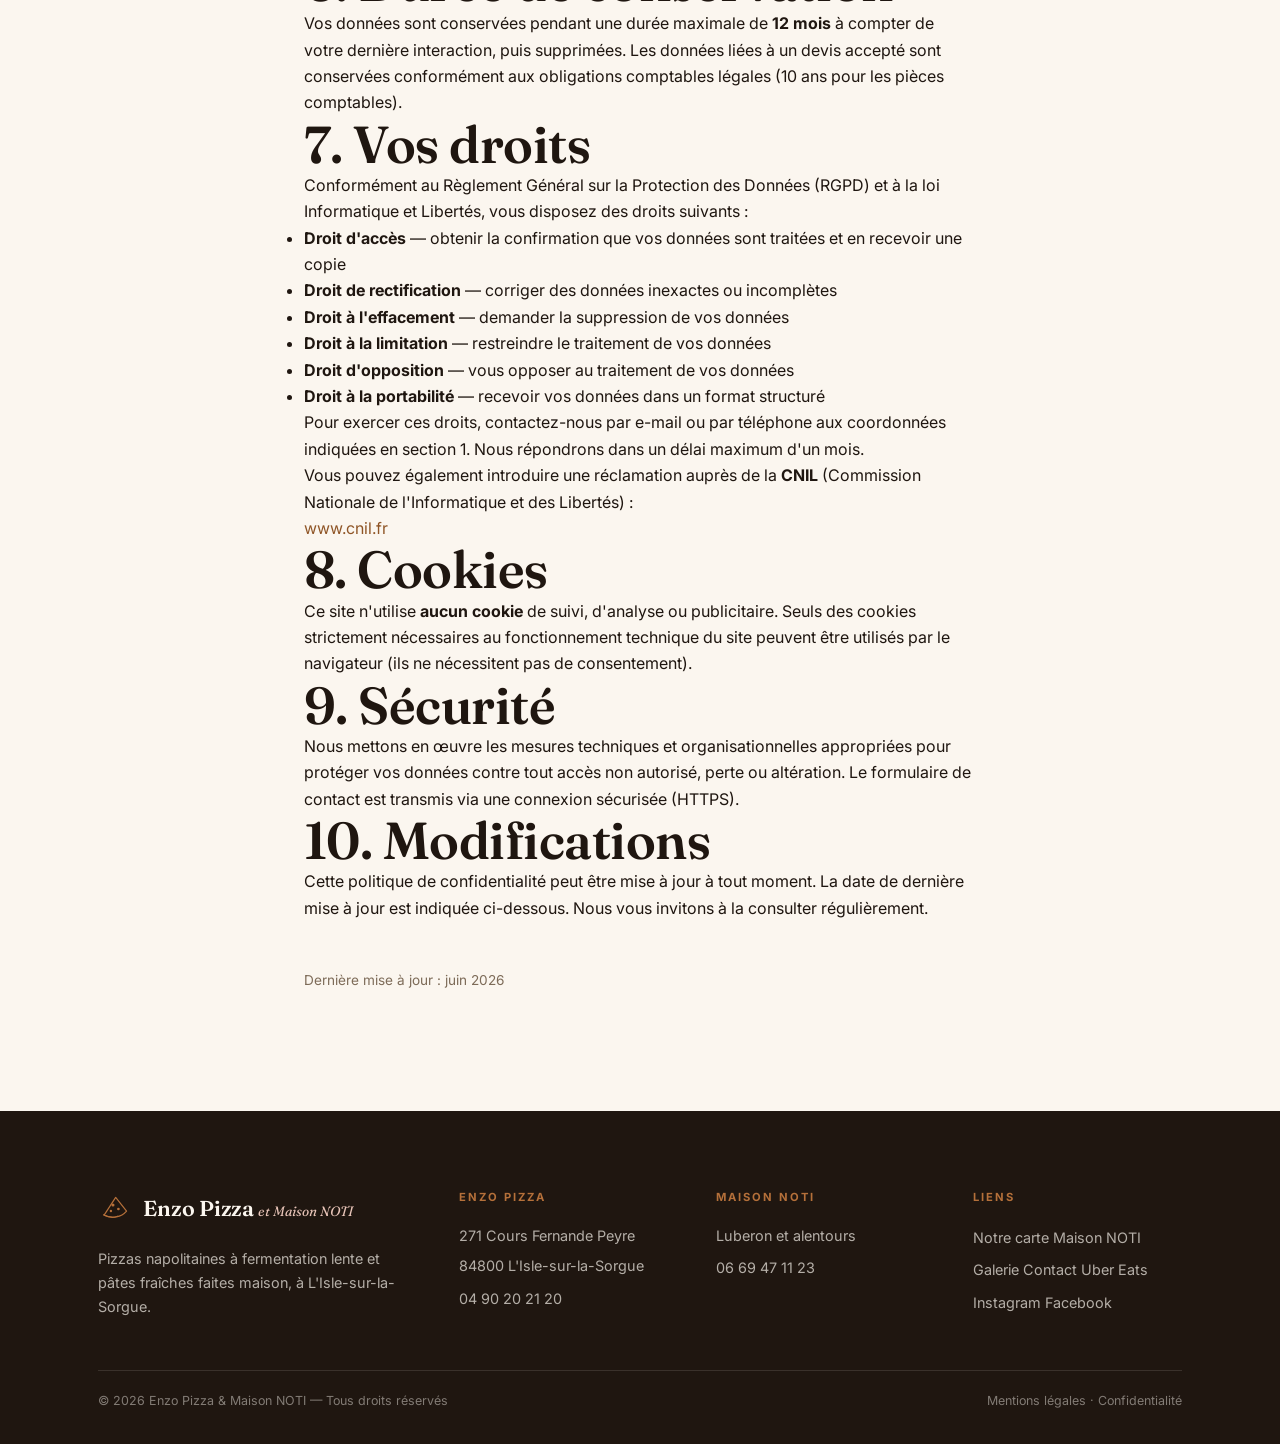
==== commit d0ef89d0: "fix: replace Maison NOTI physical address with service area Maison NOTI is a mobile catering service" ====
--- a/confidentialite.html
+++ b/confidentialite.html
@@ -215,8 +215,7 @@
       </div>
       <div class="footer-col">
         <h4>Maison NOTI</h4>
-        <p>98 Route de l'Isle-sur-la-Sorgue</p>
-        <p>84250 Le Thor</p>
+        <p>Luberon et alentours</p>
         <a href="tel:0669471123">06 69 47 11 23</a>
       </div>
       <div class="footer-col">
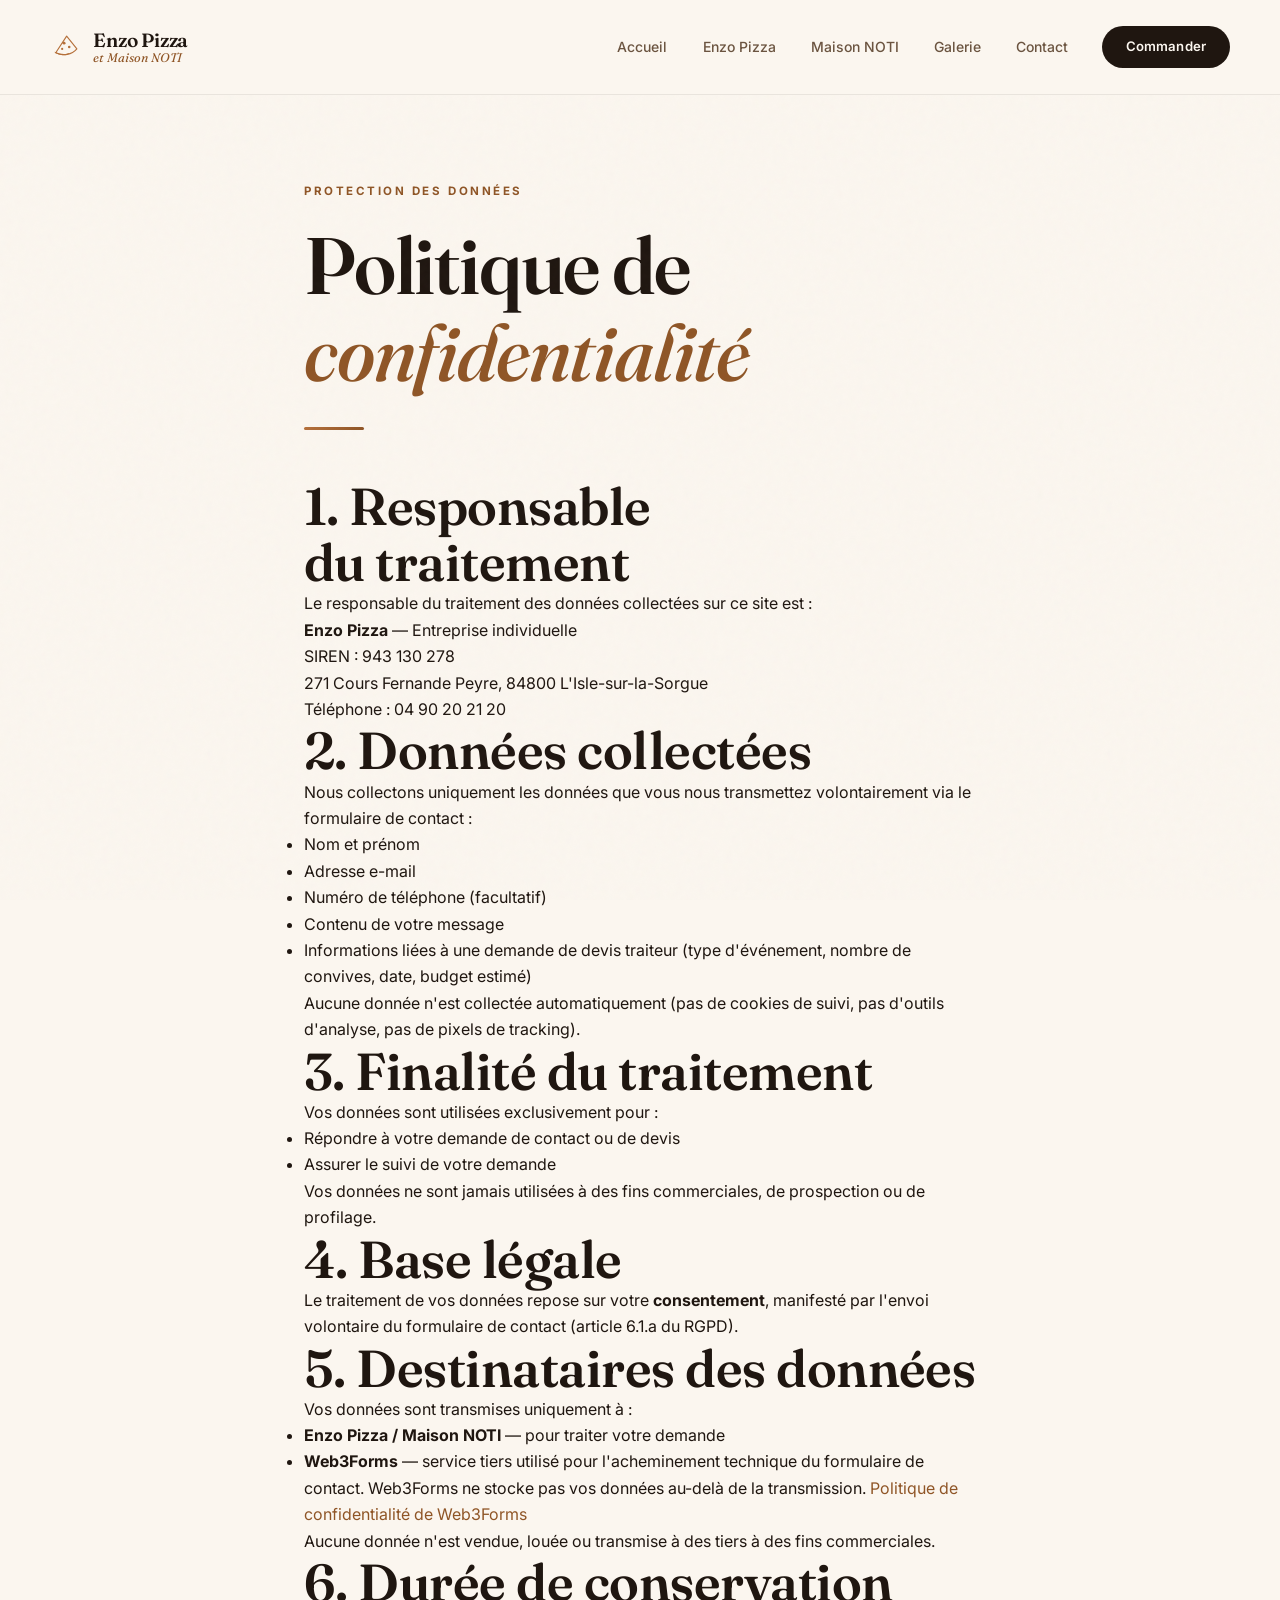
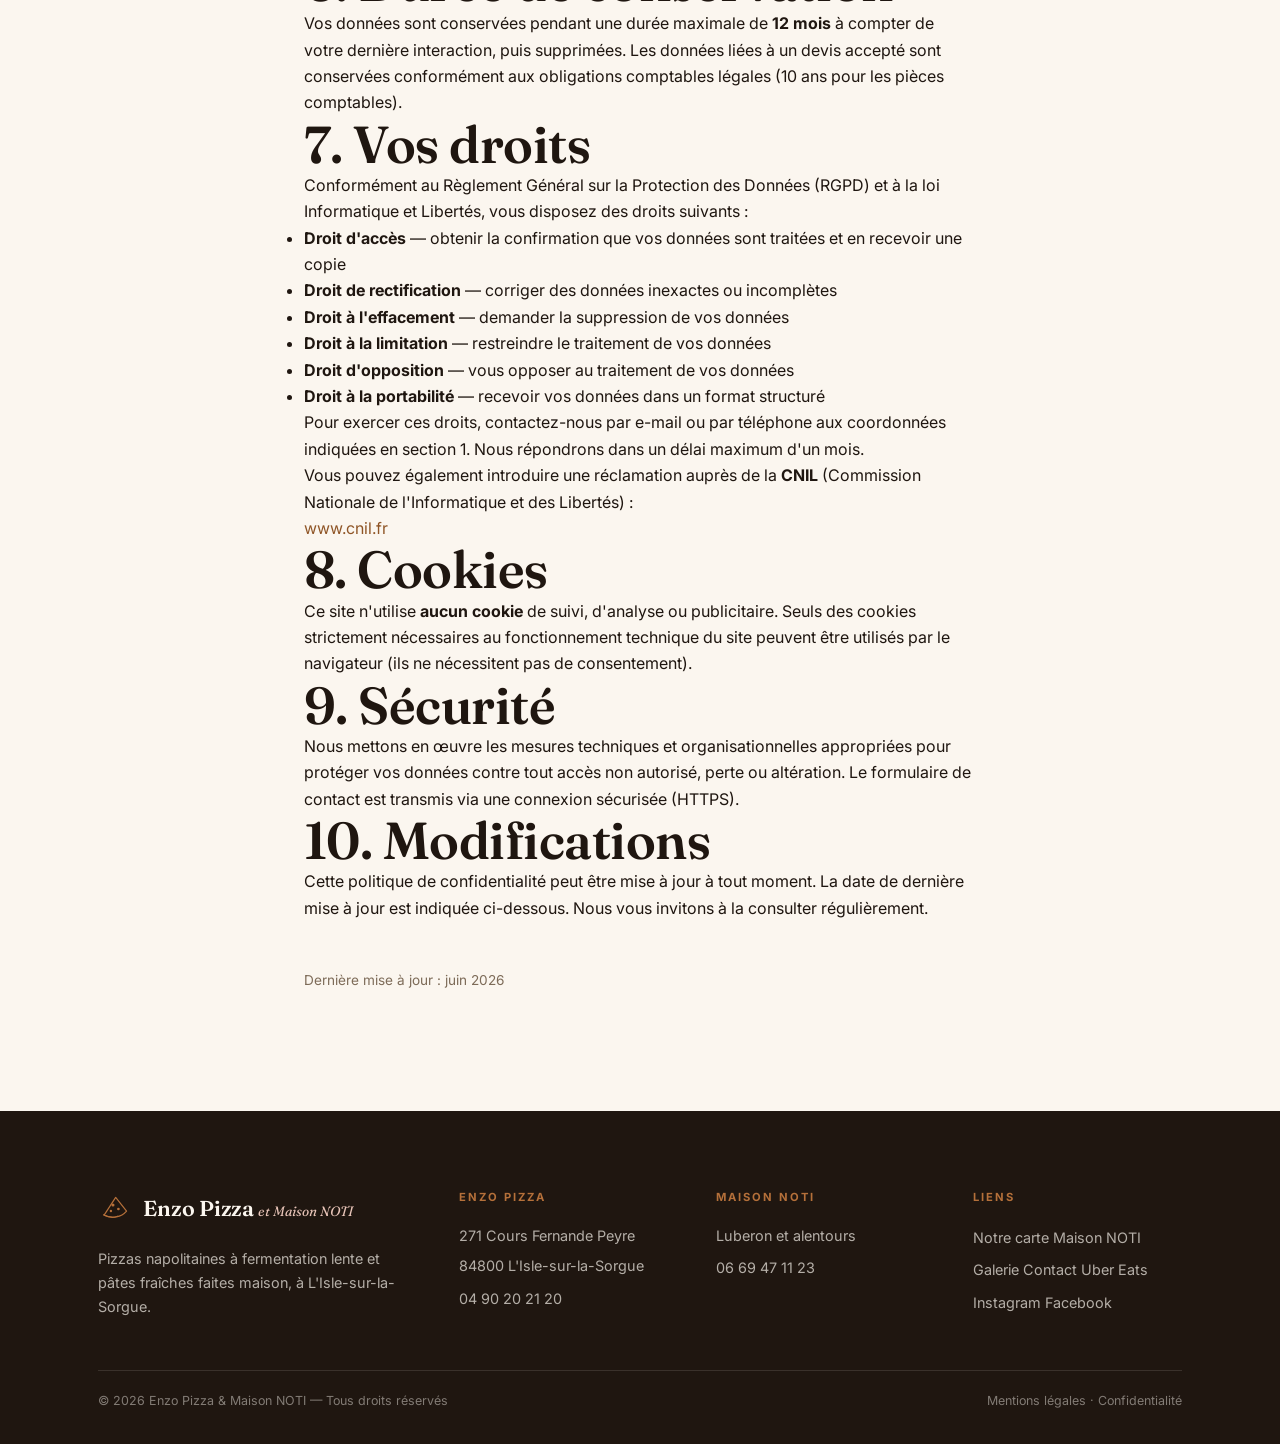
==== commit 023d4c29: "fix: audit complet pre-livraison — corrections orthographe, a11y, legal, RGPD - Fix Italian spelling" ====
--- a/confidentialite.html
+++ b/confidentialite.html
@@ -69,7 +69,7 @@
         <p>
           Le responsable du traitement des données collectées sur ce site est :<br>
           <strong>Enzo Pizza</strong> — Entreprise individuelle<br>
-          SIRET : 943 130 278<br>
+          SIREN : 943 130 278<br>
           271 Cours Fernande Peyre, 84800 L'Isle-sur-la-Sorgue<br>
           Téléphone : <a href="tel:0490202120">04 90 20 21 20</a>
         </p>
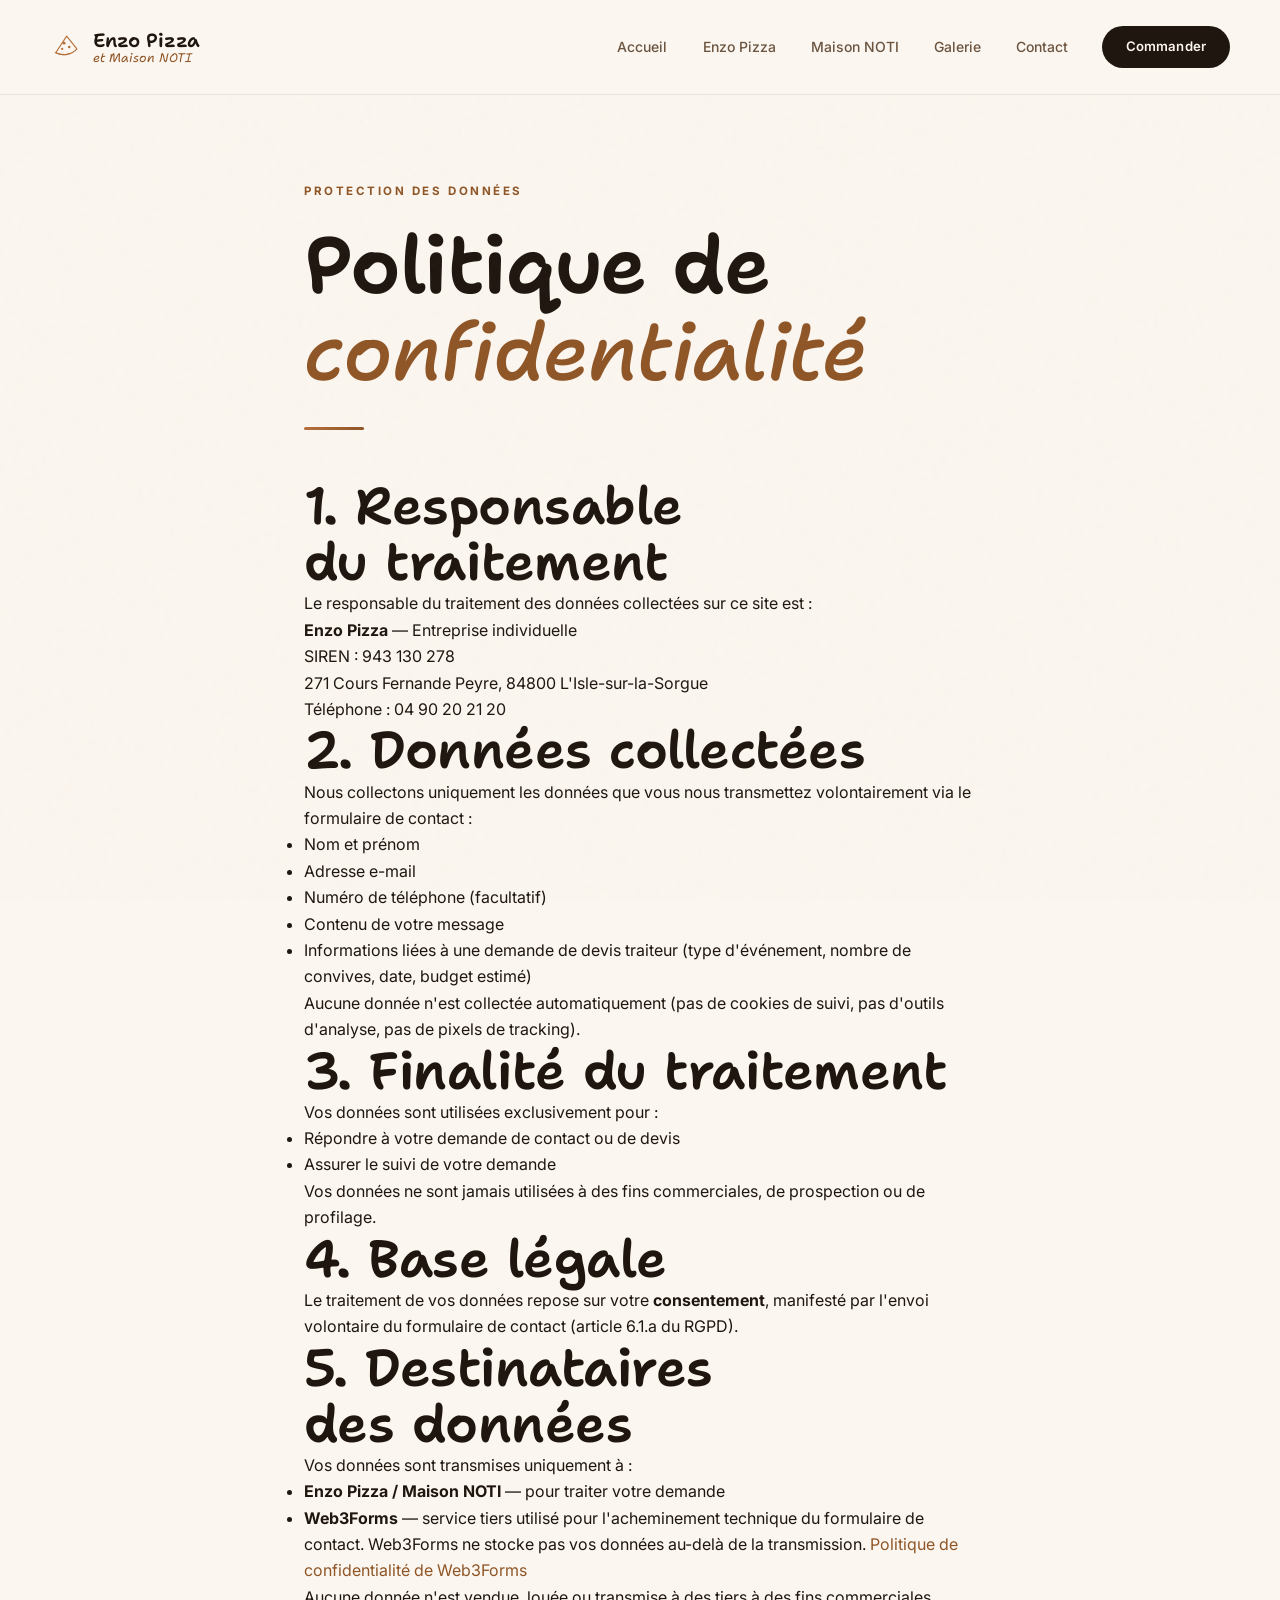
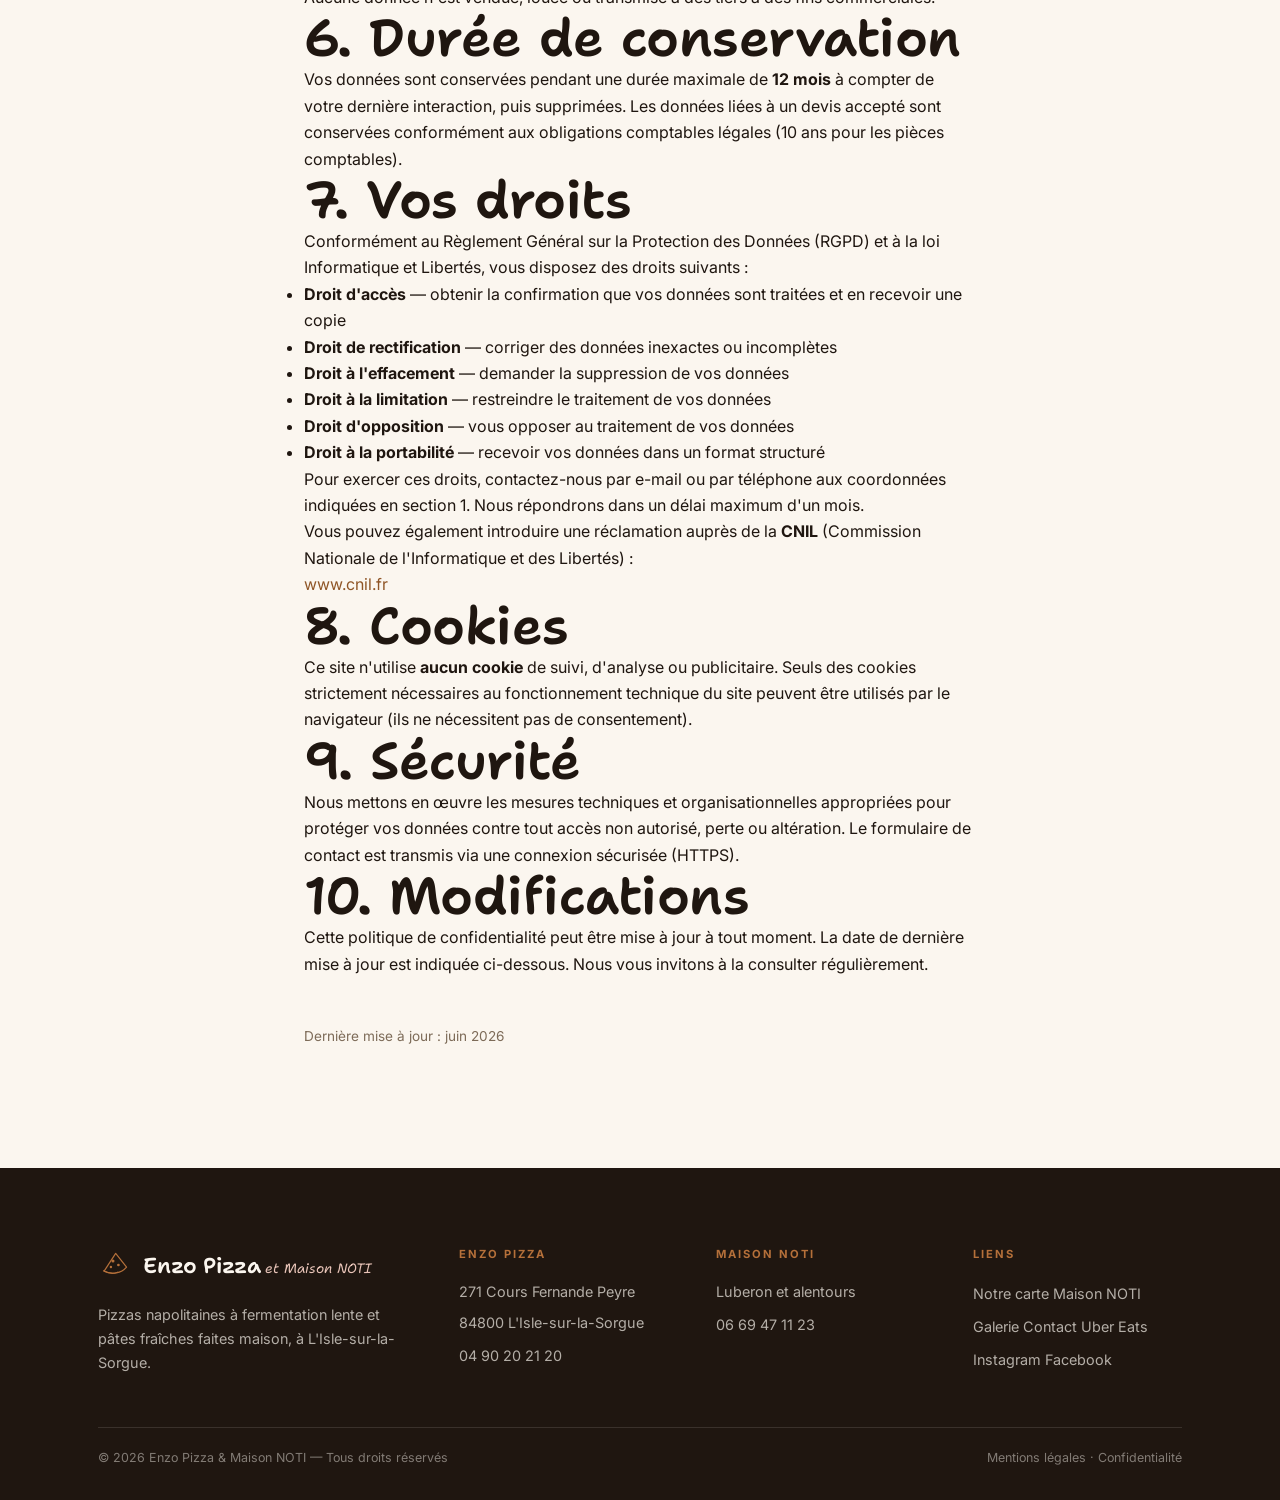
==== commit 8d93e853: "feat: introduce Shantell Sans as display typeface (Lot 4) Closest OFL-licensed equivalent to Bimbo's" ====
--- a/confidentialite.html
+++ b/confidentialite.html
@@ -13,12 +13,16 @@
 <meta property="og:url" content="https://maison-noti.com/confidentialite">
 <meta property="og:locale" content="fr_FR">
 <meta property="og:site_name" content="Enzo Pizza & Maison NOTI">
+<meta name="twitter:card" content="summary">
+<meta name="twitter:title" content="Politique de confidentialité — Enzo Pizza & Maison NOTI">
+<meta name="twitter:description" content="Politique de confidentialité du site Enzo Pizza & Maison NOTI.">
 <link rel="icon" type="image/svg+xml" href="favicon.svg">
+<link rel="apple-touch-icon" href="apple-touch-icon.png">
 <meta name="theme-color" content="#FBF6EF">
 <link rel="canonical" href="https://maison-noti.com/confidentialite">
 <link rel="preconnect" href="https://fonts.googleapis.com">
 <link rel="preconnect" href="https://fonts.gstatic.com" crossorigin>
-<link href="https://fonts.googleapis.com/css2?family=Fraunces:ital,opsz,wght@0,9..144,400;0,9..144,500;0,9..144,600;0,9..144,700;1,9..144,400;1,9..144,500;1,9..144,600&family=Inter:wght@400;500;600;700&display=swap" rel="stylesheet">
+<link href="https://fonts.googleapis.com/css2?family=Fraunces:ital,opsz,wght@0,9..144,400;0,9..144,500;0,9..144,600;0,9..144,700;1,9..144,400;1,9..144,500;1,9..144,600&family=Inter:wght@400;500;600;700&family=Shantell+Sans:ital,wght@0,400..700;1,400..700&display=swap" rel="stylesheet">
 <link rel="stylesheet" href="style.css">
 </head>
 <body class="grain">
--- a/style.css
+++ b/style.css
@@ -19,7 +19,14 @@
   --olive: #7C8A6B;
   --olive-deep: #5C6B4D;
 
-  --font-display: 'Fraunces', serif;
+  /* Police d'affichage — titres H1/H2 et wordmark uniquement.
+     Si la cliente achète un jour la licence webfont de la police manuscrite
+     du flyer (fonderie Zetafonts), il suffit de remplacer la valeur de cette
+     seule variable — et de recalculer le size-adjust du fallback ci-dessous. */
+  --font-display: 'Shantell Sans', 'Shantell Sans Fallback', cursive;
+  /* Police éditoriale — prix, noms de plats, sous-titres, chiffres.
+     Un script manuscrit à 0,8–1,1rem y serait illisible. */
+  --font-serif: 'Fraunces', serif;
   --font-body: 'Inter', sans-serif;
 
   --space-3xs: 0.25rem;
@@ -43,6 +50,21 @@
   --ease-out-expo: cubic-bezier(0.16, 1, 0.3, 1);
   --ease-out-quart: cubic-bezier(0.25, 1, 0.5, 1);
   --ease-spring: cubic-bezier(0.34, 1.56, 0.64, 1);
+}
+
+/* ---------- FALLBACK MÉTRIQUE DE LA POLICE D'AFFICHAGE ----------
+   Shantell Sans arrive du réseau ; en attendant, le navigateur affiche une
+   police locale. Sans calage, le remplacement décale les titres (CLS).
+   Chasse mesurée sur une chaîne de référence FR : Shantell / Arial = 1,0867,
+   d'où size-adjust: 108.67% — les titres occupent la même largeur avant et
+   après le swap, donc ils se coupent aux mêmes endroits et rien ne bouge.
+   À recalculer si --font-display change de police. */
+@font-face {
+  font-family: 'Shantell Sans Fallback';
+  src: local('Arial'), local('Helvetica'), local('Liberation Sans');
+  size-adjust: 108.67%;
+  line-gap-override: 0%;
+  font-display: swap;
 }
 
 /* ---------- RESET ---------- */
@@ -98,8 +120,19 @@
 }
 
 /* ---------- TYPOGRAPHY ---------- */
-h1, h2, h3, h4 {
+h1, h2 {
   font-family: var(--font-display);
+  font-weight: 600;
+  line-height: 1.08;
+  color: var(--ink);
+  letter-spacing: -0.015em;
+  text-wrap: balance;
+}
+
+/* H3/H4 restent en Fraunces : ce sont des titres de carte et de colonne,
+   souvent sous 1,3rem — trop petits pour un script manuscrit. */
+h3, h4 {
+  font-family: var(--font-serif);
   font-weight: 600;
   line-height: 1.08;
   color: var(--ink);
@@ -413,7 +446,7 @@
 }
 .dual-card .hero-img { border-radius: 0; }
 .dual-card-body { padding: var(--space-md); }
-.dual-card-body .feature-num { font-family: var(--font-display); font-style: italic; font-size: 0.95rem; display: block; }
+.dual-card-body .feature-num { font-family: var(--font-serif); font-style: italic; font-size: 0.95rem; display: block; }
 .dual-card-body p { color: var(--ink-soft); margin-top: var(--space-2xs); font-size: 0.95rem; line-height: 1.65; }
 
 /* OFFER CARD (traiteur) */
@@ -442,7 +475,7 @@
   transition: background 0.3s ease;
 }
 .feature-card:hover { background: #2a2018; }
-.feature-card .feature-num { font-family: var(--font-display); font-style: italic; font-size: 0.95rem; color: var(--camel); display: block; margin-bottom: var(--space-sm); }
+.feature-card .feature-num { font-family: var(--font-serif); font-style: italic; font-size: 0.95rem; color: var(--camel); display: block; margin-bottom: var(--space-sm); }
 .feature-card h3 { margin-bottom: var(--space-2xs); }
 .feature-card p { color: rgba(251, 246, 239, 0.62); font-size: 0.92rem; }
 
@@ -453,7 +486,7 @@
 
 .step-card { text-align: center; padding: var(--space-md) var(--space-sm); }
 .step-num {
-  font-family: var(--font-display);
+  font-family: var(--font-serif);
   font-style: italic;
   font-size: 2rem;
   font-weight: 600;
@@ -492,7 +525,7 @@
 .info-trio-item::before { content: ''; position: absolute; left: calc(-1 * var(--space-lg) / 2); top: 0.3rem; bottom: 0.3rem; width: 1px; background: rgba(31, 22, 16, 0.1); }
 .info-trio-item:first-child::before { display: none; }
 .info-trio-item .eyebrow { display: block; margin-bottom: var(--space-2xs); }
-.info-trio-item p { font-family: var(--font-display); font-size: 1.15rem; font-weight: 500; line-height: 1.5; color: var(--ink); }
+.info-trio-item p { font-family: var(--font-serif); font-size: 1.15rem; font-weight: 500; line-height: 1.5; color: var(--ink); }
 
 @media (max-width: 760px) {
   .info-trio { grid-template-columns: 1fr; gap: var(--space-md); }
@@ -576,7 +609,7 @@
 }
 .gallery-item:hover .gallery-caption { opacity: 1; transform: translateY(0); }
 
-.gallery-caption .caption-title { font-family: var(--font-display); font-weight: 600; font-size: 1rem; margin-bottom: 0.15rem; }
+.gallery-caption .caption-title { font-family: var(--font-serif); font-weight: 600; font-size: 1rem; margin-bottom: 0.15rem; }
 .gallery-caption .caption-sub { font-size: 0.75rem; color: rgba(251, 246, 239, 0.75); letter-spacing: 0.04em; text-transform: uppercase; font-weight: 600; }
 
 @media (max-width: 860px) { .gallery-grid { grid-template-columns: repeat(2, 1fr); } }
@@ -610,7 +643,7 @@
 @media (max-width: 900px) {
   .menu-nav-item { flex-shrink: 0; border-bottom: none; border: 1.5px solid rgba(31,22,16,0.1); border-radius: 100px; padding: 0.55rem 1.1rem; }
 }
-.menu-nav-item .count { font-family: var(--font-display); font-style: italic; font-size: 0.8rem; color: var(--ink-faint); }
+.menu-nav-item .count { font-family: var(--font-serif); font-style: italic; font-size: 0.8rem; color: var(--ink-faint); }
 .menu-nav-item:hover, .menu-nav-item.active { color: var(--camel-deep); padding-left: 0.4rem; }
 @media (max-width: 900px) {
   .menu-nav-item:hover, .menu-nav-item.active { padding-left: 1.1rem; border-color: var(--camel); background: var(--bg-deep); }
@@ -624,7 +657,7 @@
   padding-bottom: var(--space-2xs); border-bottom: 1.5px solid var(--ink);
 }
 .menu-category-head h2 { font-size: clamp(1.6rem, 3vw, 2.2rem); }
-.menu-category-head .menu-cat-note { font-size: 0.85rem; color: var(--ink-faint); font-style: italic; font-family: var(--font-display); }
+.menu-category-head .menu-cat-note { font-size: 0.85rem; color: var(--ink-faint); font-style: italic; font-family: var(--font-serif); }
 
 .menu-item {
   display: grid; grid-template-columns: 1fr auto; gap: var(--space-md);
@@ -636,19 +669,101 @@
 
 .menu-item-name {
   display: flex; align-items: baseline; gap: 0.5rem;
-  font-family: var(--font-display); font-weight: 600; font-size: 1.08rem; flex-wrap: wrap; color: var(--ink);
+  font-family: var(--font-serif); font-weight: 600; font-size: 1.08rem; flex-wrap: wrap; color: var(--ink);
 }
 .menu-item-desc { color: var(--ink-soft); font-size: 0.875rem; margin-top: 0.3rem; line-height: 1.6; max-width: 46em; }
-.menu-item-price { font-family: var(--font-display); font-weight: 600; color: var(--camel-deep); white-space: nowrap; font-size: 1.08rem; font-feature-settings: "tnum"; }
+.menu-item-price { font-family: var(--font-serif); font-weight: 600; color: var(--camel-deep); white-space: nowrap; font-size: 1.08rem; font-feature-settings: "tnum"; }
 
 .badge { font-size: 0.65rem; padding: 0.15rem 0.5rem; border-radius: 100px; font-weight: 700; letter-spacing: 0.06em; text-transform: uppercase; font-family: var(--font-body); }
 .badge-spicy { background: #F6DDD4; color: #A04A2E; }
 .badge-veggie { background: #E1E8DA; color: var(--olive-deep); }
 .badge-fav { background: var(--blush); color: var(--camel-deep); }
+/* camel-deep sur paper = 6:1 — le badge fait 0.65rem, il lui faut du 4.5:1 */
+.badge-moment { background: var(--camel-deep); color: var(--paper); }
+
+/* ---------- PIZZAS DU MOMENT ---------- */
+/* Traitement volontairement distinct du reste de la carte (texte seul) :
+   c'est la mise en avant demandée pour les créations saisonnières. */
+.moment-intro {
+  color: var(--ink-soft);
+  font-size: 0.95rem;
+  max-width: 46em;
+  margin-bottom: var(--space-md);
+}
+.moment-intro strong { color: var(--ink); }
+
+.moment-grid {
+  display: grid;
+  grid-template-columns: repeat(auto-fit, minmax(min(100%, 260px), 1fr));
+  gap: var(--space-md);
+}
+
+.moment-card {
+  background: var(--paper);
+  border: 1px solid rgba(181, 112, 58, 0.24);
+  border-radius: var(--radius-lg);
+  overflow: hidden;
+  display: flex;
+  flex-direction: column;
+  transition: transform 0.3s var(--ease-out-quart), box-shadow 0.3s var(--ease-out-quart);
+}
+@media (hover: hover) {
+  .moment-card:hover { transform: translateY(-4px); box-shadow: 0 18px 40px -22px rgba(31, 22, 16, 0.45); }
+  .moment-card:hover .moment-card-media img { transform: scale(1.04); }
+}
+
+.moment-card-media { aspect-ratio: 4 / 3; overflow: hidden; background: var(--bg-deep); }
+.moment-card-media img {
+  width: 100%; height: 100%;
+  object-fit: cover; display: block;
+  transition: transform 0.6s var(--ease-out-quart);
+}
+
+.moment-card-body {
+  padding: var(--space-sm);
+  display: flex; flex-direction: column;
+  align-items: flex-start; gap: 0.4rem;
+}
+.moment-card-name { font-size: 1.15rem; line-height: 1.3; }
+.moment-card-desc { color: var(--ink-soft); font-size: 0.875rem; line-height: 1.6; }
+
+/* ---------- DISPONIBILITÉ DES PIZZAS DU MOMENT ---------- */
+/* Les classes .est-dispo / .hors-saison sont posées par script.js à partir
+   de l'attribut data-mois. État par défaut (JS absent) : rien ne change,
+   la carte s'affiche normalement — aucun contenu n'est masqué. */
+
+/* Disponible : on garde le remplissage camel-deep, on ajoute une pastille.
+   C'est le seul badge plein de la grille, les autres passent en outline. */
+.badge-dispo {
+  background: var(--camel-deep); color: var(--paper);
+  display: inline-flex; align-items: center; gap: 0.4rem;
+}
+.badge-dispo::before {
+  content: ""; width: 0.4rem; height: 0.4rem;
+  border-radius: 50%; background: var(--paper); flex-shrink: 0;
+}
+
+/* Hors saison : mention discrète, pas un badge d'accent. */
+.badge-attente {
+  background: transparent; color: var(--ink);
+  border: 1px solid rgba(31, 22, 16, 0.18); font-weight: 600;
+}
+
+.moment-card.hors-saison { opacity: 0.72; border-color: rgba(31, 22, 16, 0.10); }
+/* La description repasse en --ink : combinée à l'opacité 0.72 de la carte,
+   elle retombe à ~7:1 sur le fond papier, donc au-dessus du seuil AA.
+   Laisser --ink-soft sous opacité l'aurait fait tomber à 3,7:1. */
+.moment-card.hors-saison .moment-card-desc { color: var(--ink); }
+.moment-card.hors-saison .moment-card-media { filter: saturate(0.55); }
+/* Plus d'affordance de survol : ces pizzas ne sont pas commandables. */
+@media (hover: hover) {
+  .moment-card.hors-saison:hover { transform: none; box-shadow: none; }
+  .moment-card.hors-saison:hover .moment-card-media img { transform: none; }
+}
 
 .supplements { margin-top: var(--space-lg); padding-top: var(--space-md); border-top: 1.5px solid var(--ink); display: flex; gap: var(--space-md) var(--space-xl); flex-wrap: wrap; font-size: 0.875rem; }
 .supplements .eyebrow { display: block; width: 100%; margin-bottom: var(--space-2xs); }
-.supplements strong { color: var(--ink); font-family: var(--font-display); }
+.supplements strong { color: var(--ink); font-family: var(--font-serif); }
 
 .float-cta { position: fixed; bottom: var(--space-sm); right: var(--space-sm); z-index: 90; display: none; }
 @media (max-width: 760px) { .float-cta { display: block; } }
@@ -1086,6 +1201,70 @@
   .info-bar { gap: var(--space-sm); flex-direction: column; align-items: center; }
 }
 
+/* ---------- FAQ ACCORDION ---------- */
+.faq-list { display: flex; flex-direction: column; gap: 0; }
+
+.faq-item {
+  border-bottom: var(--border-hair);
+}
+.faq-item:first-child { border-top: var(--border-hair); }
+
+.faq-item summary {
+  display: flex;
+  align-items: center;
+  justify-content: space-between;
+  gap: var(--space-sm);
+  padding: var(--space-sm) 0;
+  font-family: var(--font-serif);
+  font-size: clamp(1rem, 1.8vw, 1.15rem);
+  font-weight: 500;
+  color: var(--ink);
+  cursor: pointer;
+  list-style: none;
+  transition: color 0.2s ease;
+}
+.faq-item summary::-webkit-details-marker { display: none; }
+.faq-item summary::marker { display: none; content: ''; }
+
+.faq-item summary::after {
+  content: '+';
+  flex-shrink: 0;
+  display: flex;
+  align-items: center;
+  justify-content: center;
+  width: 28px;
+  height: 28px;
+  border-radius: 50%;
+  border: 1.5px solid var(--camel);
+  color: var(--camel);
+  font-family: var(--font-body);
+  font-size: 1.2rem;
+  font-weight: 400;
+  line-height: 1;
+  transition: transform 0.3s var(--ease-out-expo), background 0.2s ease, color 0.2s ease;
+}
+
+.faq-item[open] summary::after {
+  content: '−';
+  background: var(--camel);
+  color: var(--bg);
+  transform: rotate(180deg);
+}
+
+.faq-item summary:hover { color: var(--camel-deep); }
+.faq-item summary:hover::after { border-color: var(--camel-deep); }
+.faq-item summary:focus-visible { outline: 2px solid var(--camel); outline-offset: 4px; border-radius: var(--radius-sm); }
+
+.faq-item p {
+  padding: 0 0 var(--space-sm);
+  color: var(--ink-soft);
+  line-height: 1.7;
+  font-size: 0.95rem;
+  max-width: 42em;
+}
+.faq-item a { color: var(--camel-deep); text-decoration: underline; text-underline-offset: 3px; }
+.faq-item a:hover { color: var(--camel); }
+
 /* Print */
 @media print {
   .site-header, .site-footer, .ticket-strip, .float-cta, .btn { display: none !important; }
